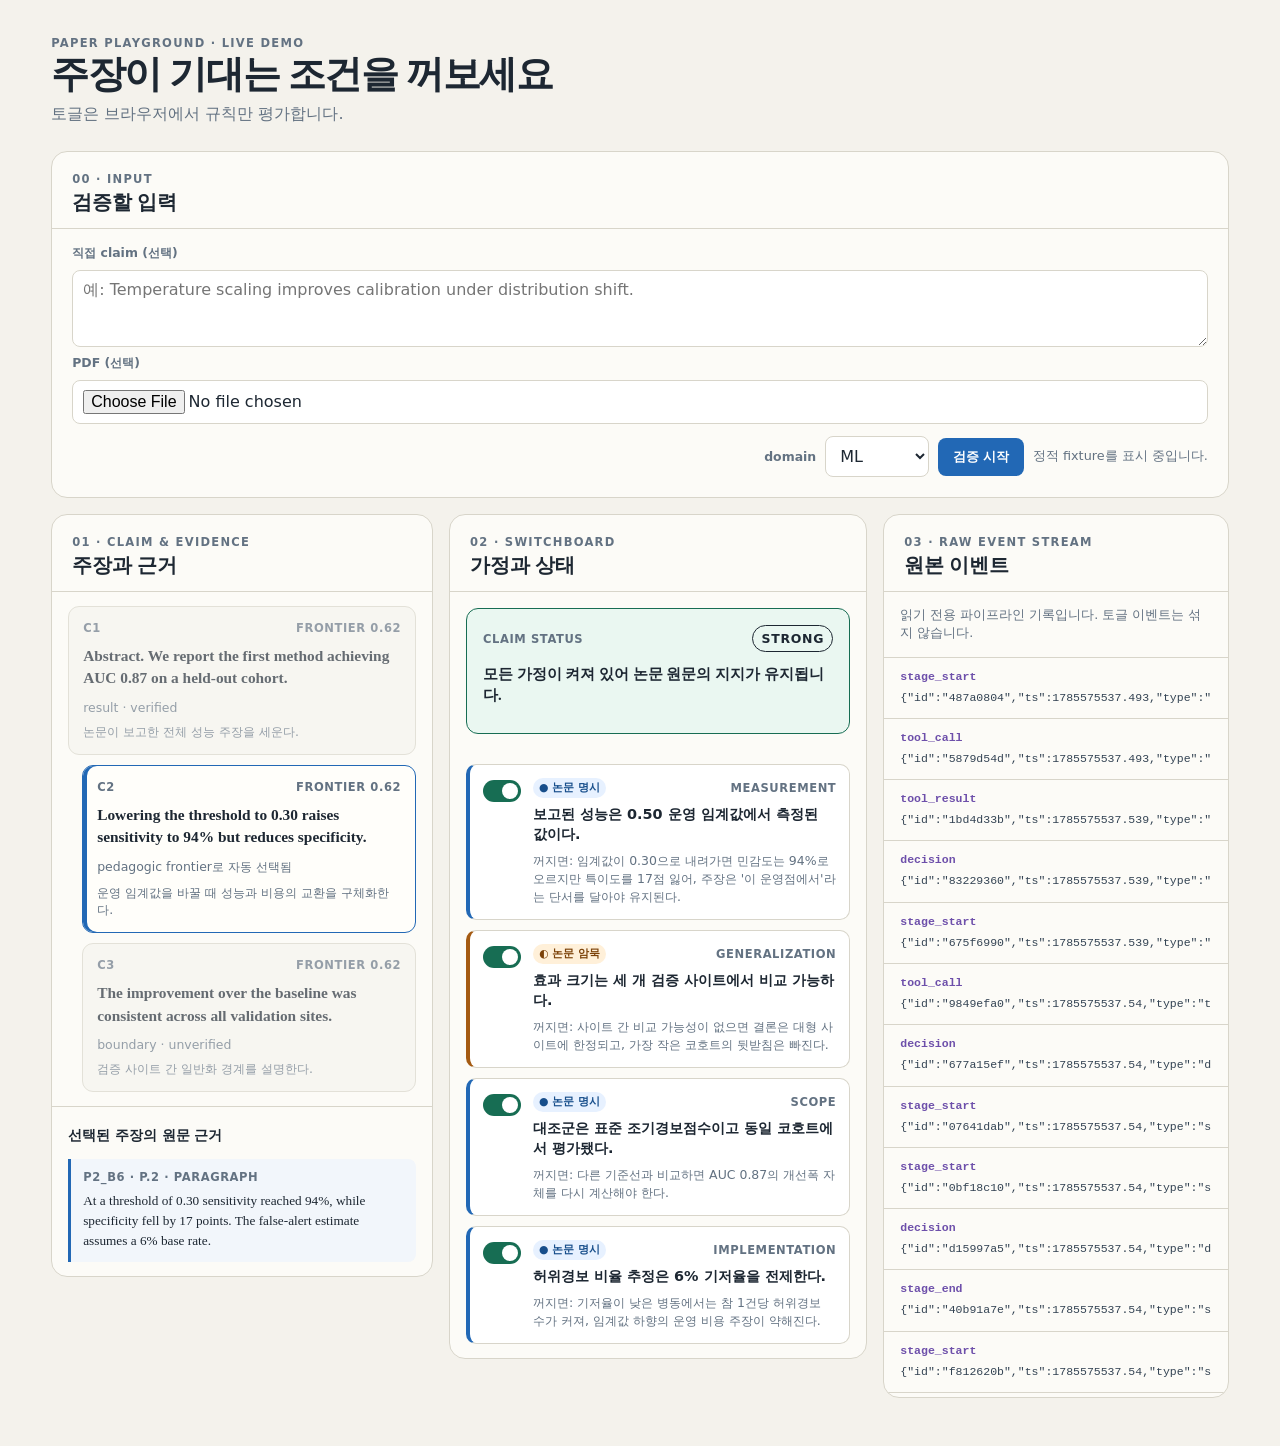
==== frontend/index.html @ adad304f "feat: implement live pipeline execution with OpenAI/Liner clients, dynamic payload serialization, an" ====
<!doctype html>
<html lang="ko">
  <head>
    <meta charset="utf-8" />
    <meta name="viewport" content="width=device-width, initial-scale=1" />
    <meta name="description" content="가정 토글로 논문 주장 상태를 탐색하는 정적 데모" />
    <title>Claim Playground</title>
    <link rel="stylesheet" href="styles.css" />
  </head>
  <body>
    <main class="playground" aria-labelledby="page-title">
      <header class="page-header">
        <p class="eyebrow">PAPER PLAYGROUND · LIVE DEMO</p>
        <h1 id="page-title">주장이 기대는 조건을 꺼보세요</h1>
        <p>논문 또는 claim을 제출하면 검증 경로가 실행됩니다. 완료 후 토글은 브라우저에서만 평가합니다.</p>
      </header>

      <section class="run-panel" aria-labelledby="run-heading">
        <div class="panel-heading">
          <p class="panel-kicker">00 · INPUT</p>
          <h2 id="run-heading">검증할 입력</h2>
        </div>
        <form id="run-form" class="run-form">
          <label for="claim-input">직접 claim (선택)</label>
          <textarea id="claim-input" name="claim_text" rows="3" placeholder="예: Temperature scaling improves calibration under distribution shift."></textarea>
          <label for="pdf-input">PDF (선택)</label>
          <input id="pdf-input" name="pdf" type="file" accept="application/pdf" />
          <div class="run-actions">
            <label for="domain-input">domain</label>
            <select id="domain-input" name="domain">
              <option value="ml" selected>ML</option>
              <option value="med">Medical</option>
            </select>
            <button id="run-button" type="submit">검증 시작</button>
            <span id="run-status" role="status" aria-live="polite">정적 fixture를 표시 중입니다.</span>
          </div>
        </form>
      </section>

      <section class="workspace" aria-label="Claim Playground 작업 영역">
        <section class="panel claims-panel" aria-labelledby="claims-heading">
          <div class="panel-heading">
            <p class="panel-kicker">01 · CLAIM &amp; EVIDENCE</p>
            <h2 id="claims-heading">주장과 근거</h2>
          </div>
          <div id="claim-cards" class="claim-cards"></div>
          <div class="evidence-section">
            <h3>선택된 주장의 원문 근거</h3>
            <div id="evidence-list" class="evidence-list"></div>
          </div>
        </section>

        <section class="panel controls-panel" aria-labelledby="assumptions-heading">
          <div class="panel-heading">
            <p class="panel-kicker">02 · SWITCHBOARD</p>
            <h2 id="assumptions-heading">가정과 상태</h2>
          </div>
          <div id="status-card" class="status-card" aria-live="polite"></div>
          <div id="assumption-list" class="assumption-list"></div>
        </section>

        <section class="panel events-panel" aria-labelledby="events-heading">
          <div class="panel-heading">
            <p class="panel-kicker">03 · RAW EVENT STREAM</p>
            <h2 id="events-heading">원본 이벤트</h2>
          </div>
          <p class="stream-note">읽기 전용 파이프라인 기록입니다. 토글 이벤트는 섞지 않습니다.</p>
          <ol id="event-stream" class="event-stream" aria-label="시간순 raw 이벤트"></ol>
        </section>
      </section>
    </main>

    <script src="data.js"></script>
    <script src="app.js"></script>
  </body>
</html>
---- frontend/styles.css ----
:root {
  --ink: #1d2732;
  --muted: #637282;
  --paper: #f4f2ec;
  --panel: #fcfbf7;
  --line: #d8d5ca;
  --blue: #2268b5;
  --amber: #a45a12;
  --violet: #6d4faa;
  --green: #176d53;
  --red: #a13b31;
  font-family: Inter, ui-sans-serif, system-ui, -apple-system, BlinkMacSystemFont, "Segoe UI", sans-serif;
  color: var(--ink);
  background: var(--paper);
}

* { box-sizing: border-box; }
body { margin: 0; min-width: 320px; }

.playground { max-width: 1720px; margin: 0 auto; padding: 36px clamp(18px, 4vw, 64px) 48px; }
.page-header { margin-bottom: 26px; max-width: 720px; }
.page-header h1 { margin: 3px 0 8px; font: 700 clamp(1.75rem, 3vw, 2.75rem)/1.12 Georgia, serif; letter-spacing: -0.035em; }
.page-header p:last-child { color: var(--muted); margin: 0; }
.eyebrow, .panel-kicker { color: var(--muted); font-size: .72rem; font-weight: 800; letter-spacing: .11em; margin: 0; }

.workspace { display: grid; grid-template-columns: minmax(290px, 1.05fr) minmax(330px, 1.15fr) minmax(290px, .95fr); gap: 16px; align-items: start; }
.panel { background: var(--panel); border: 1px solid var(--line); border-radius: 16px; min-width: 0; overflow: hidden; }
.panel-heading { padding: 20px 20px 15px; border-bottom: 1px solid var(--line); }
.panel-heading h2 { font: 700 1.25rem/1.1 Georgia, serif; margin: 5px 0 0; }
.run-panel { background: var(--panel); border: 1px solid var(--line); border-radius: 16px; margin-bottom: 16px; overflow: hidden; }
.run-form { display: grid; gap: 8px; padding: 16px 20px 20px; }
.run-form label { color: var(--muted); font-size: .78rem; font-weight: 750; }
.run-form textarea, .run-form input[type="file"], .run-form select { border: 1px solid var(--line); border-radius: 8px; background: white; color: var(--ink); font: inherit; padding: 9px 10px; }
.run-form textarea { resize: vertical; min-height: 68px; }
.run-actions { align-items: center; display: flex; flex-wrap: wrap; gap: 9px; margin-top: 4px; }
.run-actions label { margin-left: auto; }
.run-actions button { background: var(--blue); border: 0; border-radius: 8px; color: white; cursor: pointer; font-weight: 750; padding: 10px 15px; }
.run-actions button:disabled { cursor: wait; opacity: .55; }
#run-status { color: var(--muted); font-size: .8rem; }
.claim-cards, .evidence-list, .assumption-list { display: grid; gap: 10px; padding: 14px 16px; }

.claim-card { border: 1px solid var(--line); border-radius: 11px; padding: 14px; background: #fffefa; }
.claim-card.is-active { border-color: var(--blue); box-shadow: inset 4px 0 var(--blue); }
.claim-card.is-readonly { opacity: .67; background: #f5f4ef; }
.claim-card.depth-1 { margin-left: 14px; }
.claim-card.depth-2 { margin-left: 28px; }
.claim-card.depth-3 { margin-left: 42px; }
.claim-explanation { color: var(--muted); font-size: .78rem; line-height: 1.4; margin: 8px 0 0; }
.card-topline, .assumption-head, .status-line { display: flex; align-items: center; justify-content: space-between; gap: 10px; }
.claim-id, .score, .assumption-kind, .evidence-meta, .status-label { color: var(--muted); font-size: .72rem; font-weight: 750; letter-spacing: .05em; text-transform: uppercase; }
.claim-text { font: 600 .96rem/1.45 Georgia, serif; margin: 10px 0; }
.claim-hint { color: var(--muted); font-size: .78rem; margin: 0; }
.evidence-section { border-top: 1px solid var(--line); padding-top: 4px; }
.evidence-section h3 { font-size: .85rem; margin: 16px 16px 0; }
.evidence-card { background: #f2f6fb; border-left: 3px solid var(--blue); padding: 11px 12px; border-radius: 0 8px 8px 0; }
.evidence-card p { font: .83rem/1.5 Georgia, serif; margin: 7px 0 0; }
.evidence-link { color: var(--blue); font-weight: 750; overflow-wrap: anywhere; }

.status-card { margin: 16px; padding: 16px; border: 1px solid; border-radius: 12px; transition: border-color .15s, background .15s; }
.status-strong { border-color: var(--green); background: #eaf7f1; }
.status-conditional { border-color: var(--amber); background: #fff5e6; }
.status-weak { border-color: var(--red); background: #fff0ee; }
.status-unsafe { border-color: var(--red); background: #fff0ee; overflow-wrap: anywhere; }
.status-badge { text-transform: uppercase; letter-spacing: .06em; font-size: .78rem; padding: 5px 8px; border: 1px solid currentColor; border-radius: 999px; }
.status-summary { font: 600 .92rem/1.4 Georgia, serif; margin: 12px 0 0; }
.status-reasons { display: grid; gap: 8px; margin-top: 12px; }
.reason { border-top: 1px solid color-mix(in srgb, currentColor 22%, transparent); padding-top: 9px; }
.reason p { font-size: .84rem; line-height: 1.45; margin: 0 0 5px; }
.reason small { color: var(--muted); }

.assumption { border: 1px solid var(--line); border-left-width: 4px; border-radius: 10px; background: white; }
.assumption.source-paper_explicit { border-left-color: var(--blue); }
.assumption.source-paper_implicit { border-left-color: var(--amber); }
.assumption.source-pedagogical { border-left-color: var(--violet); }
.assumption.source-unknown { border-left-color: var(--muted); }
.assumption input { position: absolute; opacity: 0; }
.assumption label { align-items: flex-start; cursor: pointer; display: flex; gap: 12px; padding: 13px; }
.toggle-ui { flex: 0 0 38px; height: 22px; border-radius: 999px; background: #a9b2bc; margin-top: 2px; position: relative; transition: background .15s; }
.toggle-ui::after { background: white; border-radius: 50%; content: ""; height: 16px; left: 3px; position: absolute; top: 3px; transition: transform .15s; width: 16px; }
.assumption input:checked + label .toggle-ui { background: var(--green); }
.assumption input:checked + label .toggle-ui::after { transform: translateX(16px); }
.assumption input:focus-visible + label { outline: 3px solid #7ab8ff; outline-offset: 2px; border-radius: 8px; }
.assumption-copy { display: grid; gap: 7px; }
.assumption-copy strong { font-size: .9rem; line-height: 1.38; }
.assumption-copy small { color: var(--muted); font-size: .78rem; line-height: 1.45; }
.assumption-map-copy { display: grid; gap: 7px; padding: 13px; }
.assumption-map-copy strong { font-size: .9rem; line-height: 1.38; }
.assumption-map-copy small, .evidence-url { color: var(--muted); font-size: .78rem; line-height: 1.45; overflow-wrap: anywhere; }
.assumption.is-readonly { background: #f8f7f2; }
.source-tag { border-radius: 999px; font-size: .68rem; font-weight: 750; padding: 3px 6px; white-space: nowrap; }
.source-tag.source-paper_explicit { color: #174e8b; background: #e7f1ff; }
.source-tag.source-paper_implicit { color: #7b4108; background: #fff0d9; }
.source-tag.source-pedagogical { color: #543989; background: #f0eaff; }
.source-tag.source-unknown { color: var(--muted); background: #eef0f2; }
.external-evidence { border-left-color: var(--violet); display: grid; gap: 7px; }
.external-evidence p { margin: 0; }
.map-empty { color: var(--muted); font-size: .82rem; margin: 0; padding: 8px 2px; }

.stream-note { color: var(--muted); font-size: .79rem; line-height: 1.45; margin: 14px 16px; }
.event-stream { counter-reset: event; display: grid; gap: 0; list-style: none; margin: 0; max-height: 740px; overflow: auto; padding: 0; }
.event { border-top: 1px solid var(--line); display: grid; gap: 6px; padding: 12px 16px; }
.event-type { color: var(--violet); font-family: ui-monospace, SFMono-Regular, Menlo, monospace; font-size: .72rem; font-weight: 700; }
.event code { color: #334353; display: block; font: .72rem/1.5 ui-monospace, SFMono-Regular, Menlo, monospace; overflow-x: auto; white-space: pre; }

@media (max-width: 1020px) { .workspace { grid-template-columns: 1fr 1fr; } .events-panel { grid-column: 1 / -1; } .event-stream { max-height: 380px; } }
@media (max-width: 680px) { .playground { padding: 24px 14px 32px; } .workspace { grid-template-columns: 1fr; } .events-panel { grid-column: auto; } .panel-heading { padding: 17px 16px 13px; } }
@media (prefers-reduced-motion: reduce) { *, *::before, *::after { transition-duration: 0s !important; } }
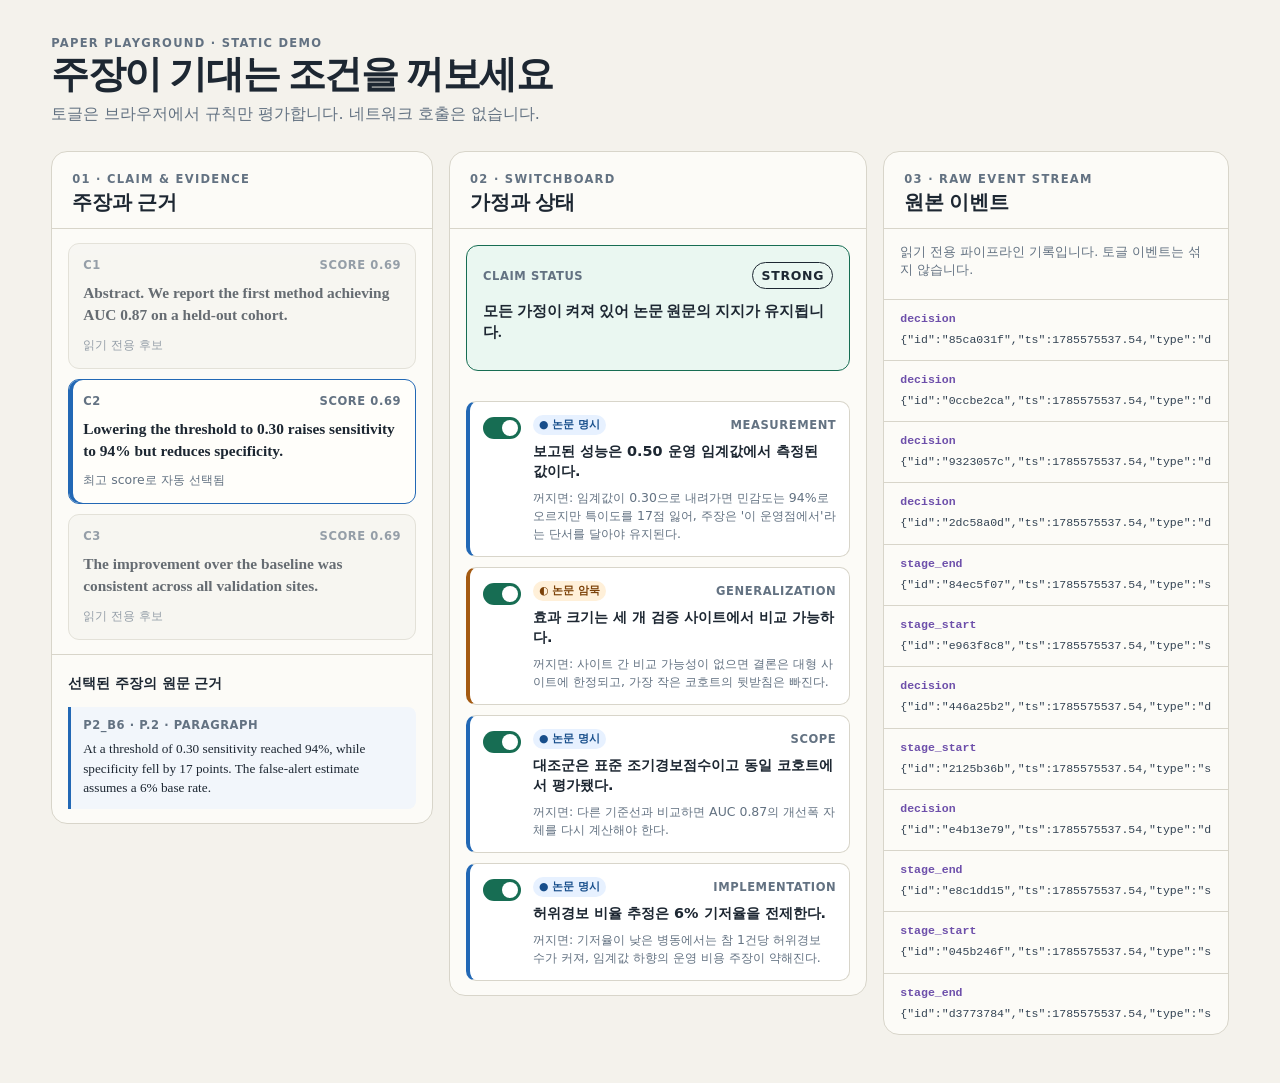
==== commit 0ec07f2f: "feat: stream raw events to second monitor" ====
--- a/frontend/index.html
+++ b/frontend/index.html
@@ -10,32 +10,10 @@
   <body>
     <main class="playground" aria-labelledby="page-title">
       <header class="page-header">
-        <p class="eyebrow">PAPER PLAYGROUND · LIVE DEMO</p>
+        <p class="eyebrow">PAPER PLAYGROUND · STATIC DEMO</p>
         <h1 id="page-title">주장이 기대는 조건을 꺼보세요</h1>
-        <p>논문 또는 claim을 제출하면 검증 경로가 실행됩니다. 완료 후 토글은 브라우저에서만 평가합니다.</p>
+        <p>토글은 브라우저에서 규칙만 평가합니다. 네트워크 호출은 없습니다.</p>
       </header>
-
-      <section class="run-panel" aria-labelledby="run-heading">
-        <div class="panel-heading">
-          <p class="panel-kicker">00 · INPUT</p>
-          <h2 id="run-heading">검증할 입력</h2>
-        </div>
-        <form id="run-form" class="run-form">
-          <label for="claim-input">직접 claim (선택)</label>
-          <textarea id="claim-input" name="claim_text" rows="3" placeholder="예: Temperature scaling improves calibration under distribution shift."></textarea>
-          <label for="pdf-input">PDF (선택)</label>
-          <input id="pdf-input" name="pdf" type="file" accept="application/pdf" />
-          <div class="run-actions">
-            <label for="domain-input">domain</label>
-            <select id="domain-input" name="domain">
-              <option value="ml" selected>ML</option>
-              <option value="med">Medical</option>
-            </select>
-            <button id="run-button" type="submit">검증 시작</button>
-            <span id="run-status" role="status" aria-live="polite">정적 fixture를 표시 중입니다.</span>
-          </div>
-        </form>
-      </section>
 
       <section class="workspace" aria-label="Claim Playground 작업 영역">
         <section class="panel claims-panel" aria-labelledby="claims-heading">
@@ -64,7 +42,7 @@
             <p class="panel-kicker">03 · RAW EVENT STREAM</p>
             <h2 id="events-heading">원본 이벤트</h2>
           </div>
-          <p class="stream-note">읽기 전용 파이프라인 기록입니다. 토글 이벤트는 섞지 않습니다.</p>
+          <p id="connection-status" class="stream-note">읽기 전용 파이프라인 기록입니다. 토글 이벤트는 섞지 않습니다.</p>
           <ol id="event-stream" class="event-stream" aria-label="시간순 raw 이벤트"></ol>
         </section>
       </section>
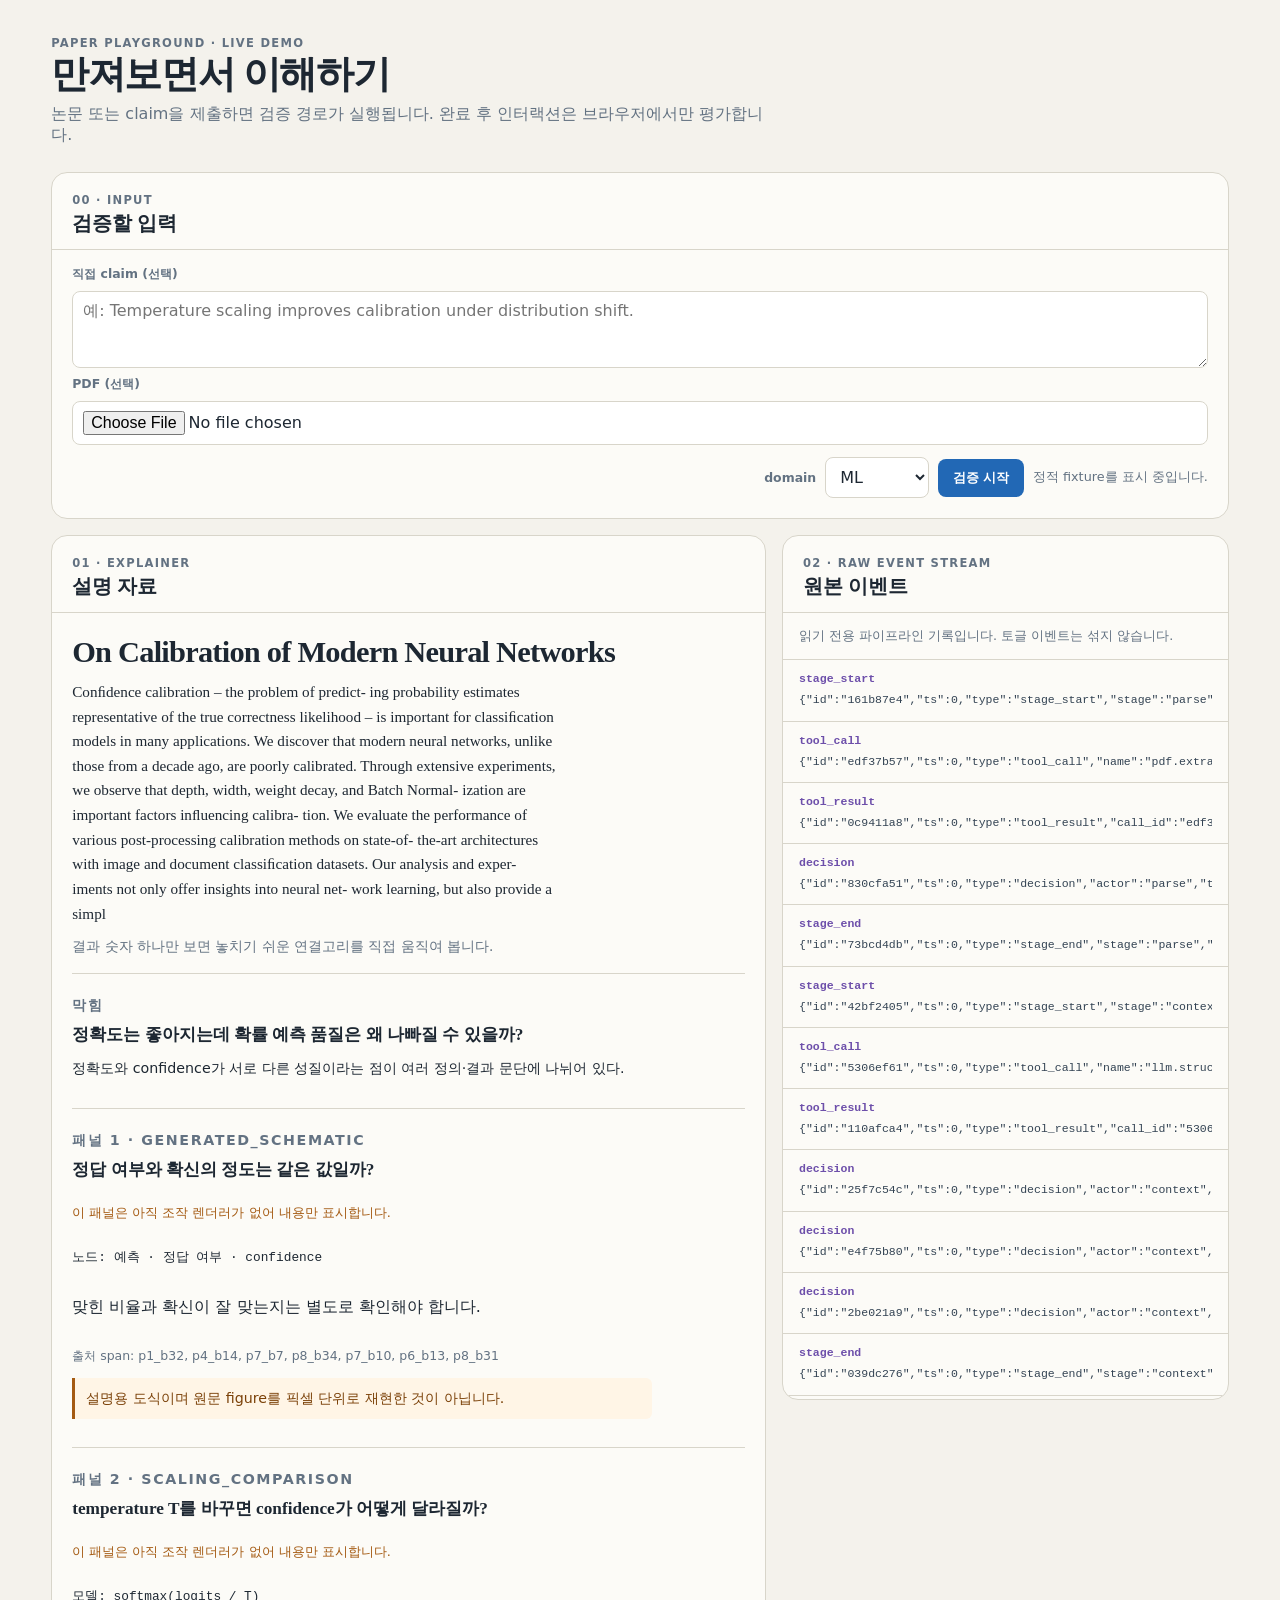
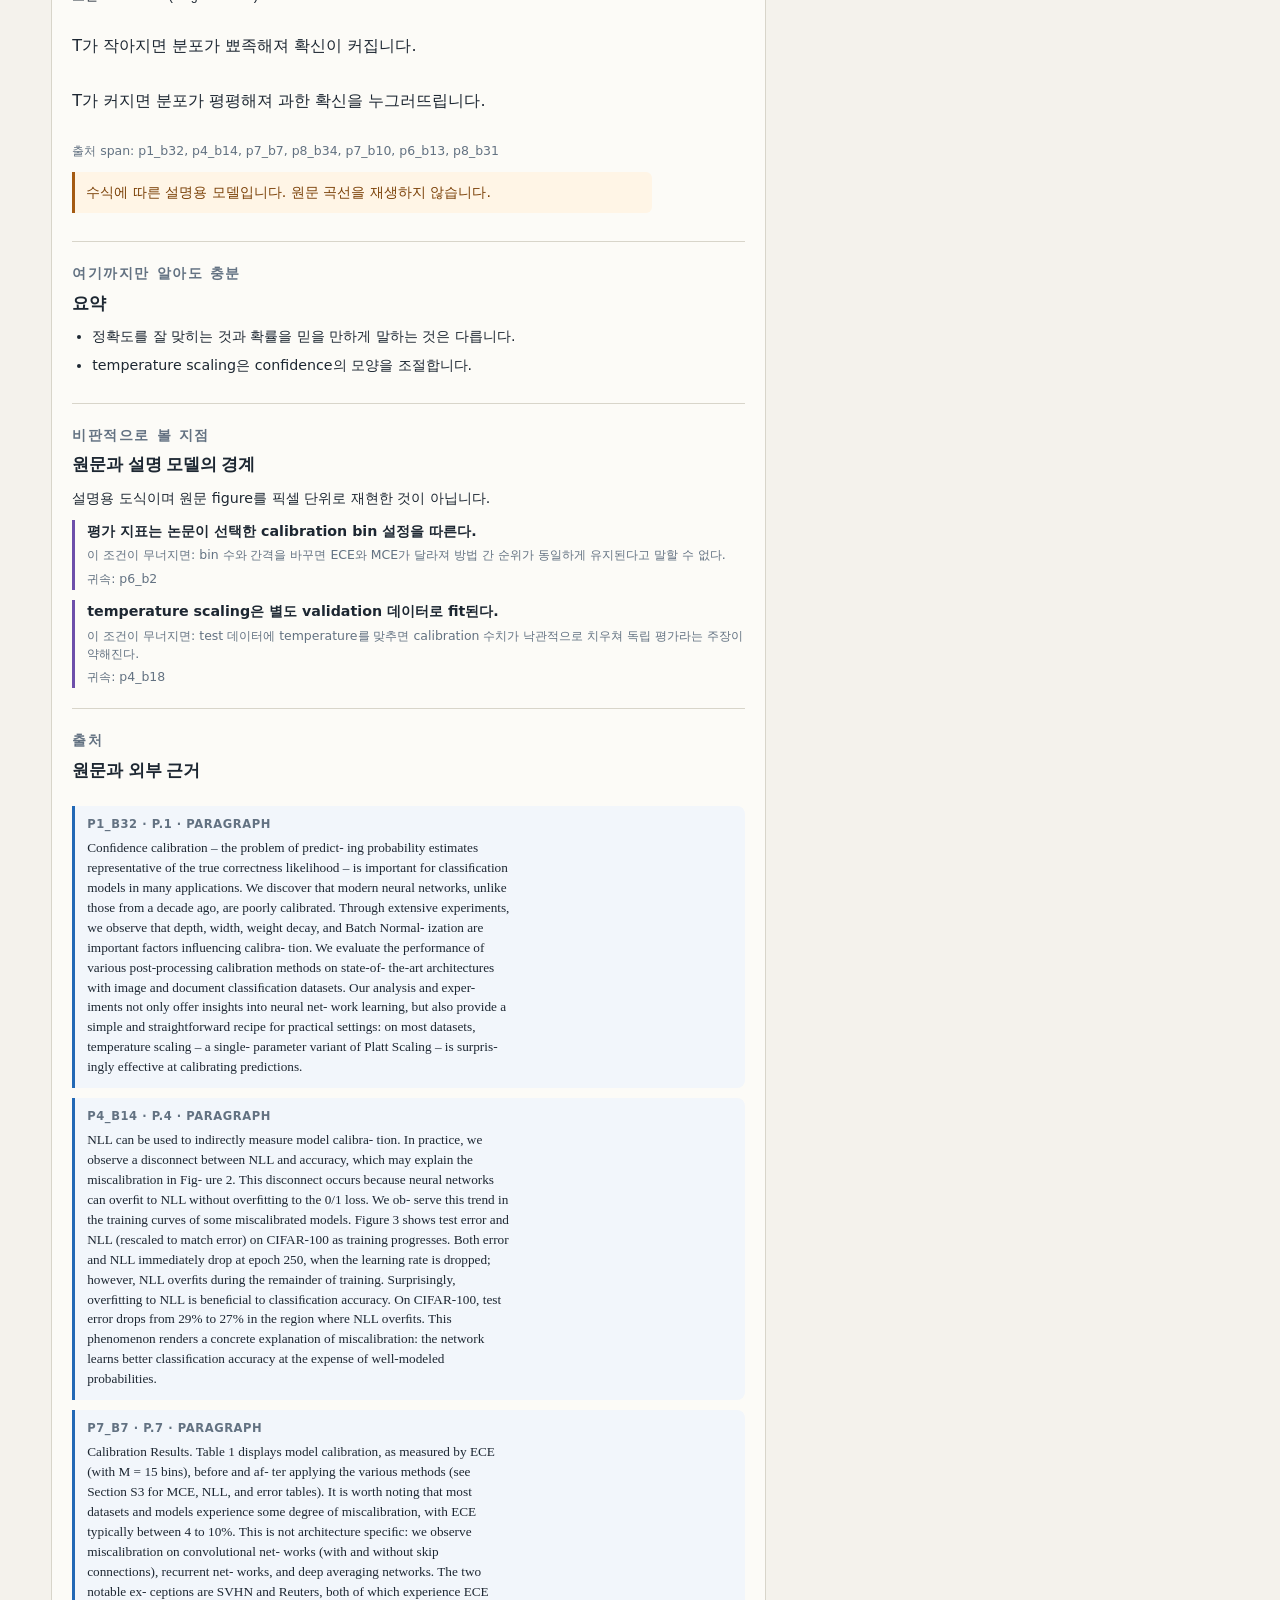
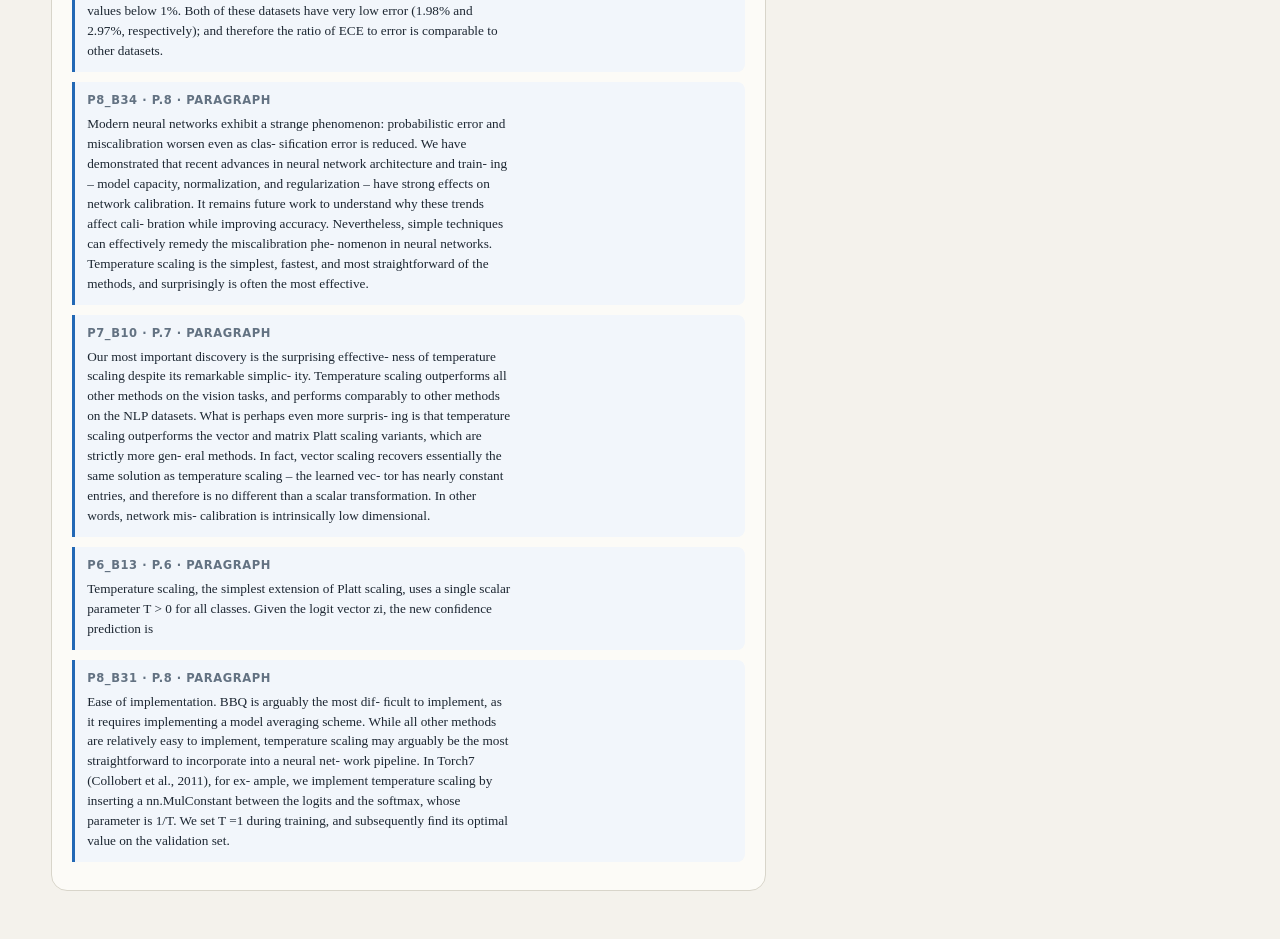
==== commit c0f01df0: "feat: demote the claim graph to internal analysis, render explainer sections The lineage was shippin" ====
--- a/frontend/index.html
+++ b/frontend/index.html
@@ -3,46 +3,55 @@
   <head>
     <meta charset="utf-8" />
     <meta name="viewport" content="width=device-width, initial-scale=1" />
-    <meta name="description" content="가정 토글로 논문 주장 상태를 탐색하는 정적 데모" />
-    <title>Claim Playground</title>
+    <meta name="description" content="논문의 병목 하나를 만져보며 이해하는 설명 자료" />
+    <title>Paper Playground</title>
     <link rel="stylesheet" href="styles.css" />
   </head>
   <body>
     <main class="playground" aria-labelledby="page-title">
       <header class="page-header">
-        <p class="eyebrow">PAPER PLAYGROUND · STATIC DEMO</p>
-        <h1 id="page-title">주장이 기대는 조건을 꺼보세요</h1>
-        <p>토글은 브라우저에서 규칙만 평가합니다. 네트워크 호출은 없습니다.</p>
+        <p class="eyebrow">PAPER PLAYGROUND · LIVE DEMO</p>
+        <h1 id="page-title">만져보면서 이해하기</h1>
+        <p>논문 또는 claim을 제출하면 검증 경로가 실행됩니다. 완료 후 인터랙션은 브라우저에서만 평가합니다.</p>
       </header>
 
-      <section class="workspace" aria-label="Claim Playground 작업 영역">
-        <section class="panel claims-panel" aria-labelledby="claims-heading">
+      <section class="run-panel" aria-labelledby="run-heading">
+        <div class="panel-heading">
+          <p class="panel-kicker">00 · INPUT</p>
+          <h2 id="run-heading">검증할 입력</h2>
+        </div>
+        <form id="run-form" class="run-form">
+          <label for="claim-input">직접 claim (선택)</label>
+          <textarea id="claim-input" name="claim_text" rows="3" placeholder="예: Temperature scaling improves calibration under distribution shift."></textarea>
+          <label for="pdf-input">PDF (선택)</label>
+          <input id="pdf-input" name="pdf" type="file" accept="application/pdf" />
+          <div class="run-actions">
+            <label for="domain-input">domain</label>
+            <select id="domain-input" name="domain">
+              <option value="ml" selected>ML</option>
+              <option value="med">Medical</option>
+            </select>
+            <button id="run-button" type="submit">검증 시작</button>
+            <span id="run-status" role="status" aria-live="polite">정적 fixture를 표시 중입니다.</span>
+          </div>
+        </form>
+      </section>
+
+      <section class="workspace" aria-label="Paper Playground 작업 영역">
+        <section class="panel explainer-panel" aria-labelledby="explainer-heading">
           <div class="panel-heading">
-            <p class="panel-kicker">01 · CLAIM &amp; EVIDENCE</p>
-            <h2 id="claims-heading">주장과 근거</h2>
+            <p class="panel-kicker">01 · EXPLAINER</p>
+            <h2 id="explainer-heading">설명 자료</h2>
           </div>
-          <div id="claim-cards" class="claim-cards"></div>
-          <div class="evidence-section">
-            <h3>선택된 주장의 원문 근거</h3>
-            <div id="evidence-list" class="evidence-list"></div>
-          </div>
-        </section>
-
-        <section class="panel controls-panel" aria-labelledby="assumptions-heading">
-          <div class="panel-heading">
-            <p class="panel-kicker">02 · SWITCHBOARD</p>
-            <h2 id="assumptions-heading">가정과 상태</h2>
-          </div>
-          <div id="status-card" class="status-card" aria-live="polite"></div>
-          <div id="assumption-list" class="assumption-list"></div>
+          <div id="explainer" class="explainer"></div>
         </section>
 
         <section class="panel events-panel" aria-labelledby="events-heading">
           <div class="panel-heading">
-            <p class="panel-kicker">03 · RAW EVENT STREAM</p>
+            <p class="panel-kicker">02 · RAW EVENT STREAM</p>
             <h2 id="events-heading">원본 이벤트</h2>
           </div>
-          <p id="connection-status" class="stream-note">읽기 전용 파이프라인 기록입니다. 토글 이벤트는 섞지 않습니다.</p>
+          <p class="stream-note">읽기 전용 파이프라인 기록입니다. 토글 이벤트는 섞지 않습니다.</p>
           <ol id="event-stream" class="event-stream" aria-label="시간순 raw 이벤트"></ol>
         </section>
       </section>
--- a/frontend/styles.css
+++ b/frontend/styles.css
@@ -23,7 +23,7 @@
 .page-header p:last-child { color: var(--muted); margin: 0; }
 .eyebrow, .panel-kicker { color: var(--muted); font-size: .72rem; font-weight: 800; letter-spacing: .11em; margin: 0; }
 
-.workspace { display: grid; grid-template-columns: minmax(290px, 1.05fr) minmax(330px, 1.15fr) minmax(290px, .95fr); gap: 16px; align-items: start; }
+.workspace { display: grid; grid-template-columns: minmax(360px, 1.6fr) minmax(300px, 1fr); gap: 16px; align-items: start; }
 .panel { background: var(--panel); border: 1px solid var(--line); border-radius: 16px; min-width: 0; overflow: hidden; }
 .panel-heading { padding: 20px 20px 15px; border-bottom: 1px solid var(--line); }
 .panel-heading h2 { font: 700 1.25rem/1.1 Georgia, serif; margin: 5px 0 0; }
@@ -37,26 +37,36 @@
 .run-actions button { background: var(--blue); border: 0; border-radius: 8px; color: white; cursor: pointer; font-weight: 750; padding: 10px 15px; }
 .run-actions button:disabled { cursor: wait; opacity: .55; }
 #run-status { color: var(--muted); font-size: .8rem; }
-.claim-cards, .evidence-list, .assumption-list { display: grid; gap: 10px; padding: 14px 16px; }
+.evidence-list, .assumption-list { display: grid; gap: 10px; padding: 14px 0 0; }
+.assumption-head, .status-line { display: flex; align-items: center; justify-content: space-between; gap: 10px; }
+.assumption-kind, .evidence-meta, .status-label { color: var(--muted); font-size: .72rem; font-weight: 750; letter-spacing: .05em; text-transform: uppercase; }
 
-.claim-card { border: 1px solid var(--line); border-radius: 11px; padding: 14px; background: #fffefa; }
-.claim-card.is-active { border-color: var(--blue); box-shadow: inset 4px 0 var(--blue); }
-.claim-card.is-readonly { opacity: .67; background: #f5f4ef; }
-.claim-card.depth-1 { margin-left: 14px; }
-.claim-card.depth-2 { margin-left: 28px; }
-.claim-card.depth-3 { margin-left: 42px; }
-.claim-explanation { color: var(--muted); font-size: .78rem; line-height: 1.4; margin: 8px 0 0; }
-.card-topline, .assumption-head, .status-line { display: flex; align-items: center; justify-content: space-between; gap: 10px; }
-.claim-id, .score, .assumption-kind, .evidence-meta, .status-label { color: var(--muted); font-size: .72rem; font-weight: 750; letter-spacing: .05em; text-transform: uppercase; }
-.claim-text { font: 600 .96rem/1.45 Georgia, serif; margin: 10px 0; }
-.claim-hint { color: var(--muted); font-size: .78rem; margin: 0; }
-.evidence-section { border-top: 1px solid var(--line); padding-top: 4px; }
-.evidence-section h3 { font-size: .85rem; margin: 16px 16px 0; }
+/* ---- explainer sections ---- */
+.explainer { padding: 4px 20px 24px; }
+.exp-head { border-bottom: 1px solid var(--line); padding: 18px 0 16px; }
+.exp-title { font: 700 clamp(1.3rem, 2.4vw, 1.9rem)/1.15 Georgia, serif; letter-spacing: -.025em; margin: 0 0 10px; }
+.exp-thesis { font: .95rem/1.62 Georgia, serif; margin: 0 0 10px; max-width: 64ch; }
+.exp-hook { color: var(--muted); font-size: .85rem; line-height: 1.5; margin: 0; }
+.exp-section { border-bottom: 1px solid var(--line); padding: 20px 0; }
+.exp-section:last-child { border-bottom: 0; padding-bottom: 4px; }
+.exp-kicker { color: var(--muted); font-size: .7rem; font-weight: 800; letter-spacing: .11em; margin: 0 0 6px; text-transform: uppercase; }
+.exp-heading { font: 700 1.08rem/1.3 Georgia, serif; margin: 0 0 10px; }
+.exp-section > p { font-size: .89rem; line-height: 1.6; margin: 0 0 8px; max-width: 64ch; }
+.exp-list { margin: 0; padding-left: 20px; }
+.exp-list li { font-size: .89rem; line-height: 1.6; margin-bottom: 6px; }
+.panel-body { display: grid; gap: 2px; }
+.panel-note { color: var(--amber); font-size: .8rem; }
+.panel-model { font-family: ui-monospace, SFMono-Regular, Menlo, monospace; font-size: .8rem; }
+.panel-refs, .panel-foot { color: var(--muted); font-size: .78rem; overflow-wrap: anywhere; }
+.panel-notice { background: #fff5e6; border-left: 3px solid var(--amber); border-radius: 0 6px 6px 0; color: #7b4108; font-size: .8rem; line-height: 1.5; margin: 10px 0 0; padding: 9px 11px; }
+.condition { border-left: 3px solid var(--violet); display: grid; gap: 5px; margin-top: 10px; padding: 2px 0 2px 12px; }
+.condition strong { font-size: .89rem; line-height: 1.4; }
+.condition small { color: var(--muted); font-size: .78rem; line-height: 1.45; }
 .evidence-card { background: #f2f6fb; border-left: 3px solid var(--blue); padding: 11px 12px; border-radius: 0 8px 8px 0; }
 .evidence-card p { font: .83rem/1.5 Georgia, serif; margin: 7px 0 0; }
 .evidence-link { color: var(--blue); font-weight: 750; overflow-wrap: anywhere; }
 
-.status-card { margin: 16px; padding: 16px; border: 1px solid; border-radius: 12px; transition: border-color .15s, background .15s; }
+.status-card { margin: 12px 0; padding: 16px; border: 1px solid; border-radius: 12px; transition: border-color .15s, background .15s; }
 .status-strong { border-color: var(--green); background: #eaf7f1; }
 .status-conditional { border-color: var(--amber); background: #fff5e6; }
 .status-weak { border-color: var(--red); background: #fff0ee; }
@@ -95,6 +105,7 @@
 .external-evidence { border-left-color: var(--violet); display: grid; gap: 7px; }
 .external-evidence p { margin: 0; }
 .map-empty { color: var(--muted); font-size: .82rem; margin: 0; padding: 8px 2px; }
+.evidence-card p { max-width: 64ch; }
 
 .stream-note { color: var(--muted); font-size: .79rem; line-height: 1.45; margin: 14px 16px; }
 .event-stream { counter-reset: event; display: grid; gap: 0; list-style: none; margin: 0; max-height: 740px; overflow: auto; padding: 0; }
@@ -102,6 +113,6 @@
 .event-type { color: var(--violet); font-family: ui-monospace, SFMono-Regular, Menlo, monospace; font-size: .72rem; font-weight: 700; }
 .event code { color: #334353; display: block; font: .72rem/1.5 ui-monospace, SFMono-Regular, Menlo, monospace; overflow-x: auto; white-space: pre; }
 
-@media (max-width: 1020px) { .workspace { grid-template-columns: 1fr 1fr; } .events-panel { grid-column: 1 / -1; } .event-stream { max-height: 380px; } }
-@media (max-width: 680px) { .playground { padding: 24px 14px 32px; } .workspace { grid-template-columns: 1fr; } .events-panel { grid-column: auto; } .panel-heading { padding: 17px 16px 13px; } }
+@media (max-width: 1020px) { .workspace { grid-template-columns: 1fr; } .event-stream { max-height: 380px; } }
+@media (max-width: 680px) { .playground { padding: 24px 14px 32px; } .panel-heading { padding: 17px 16px 13px; } .explainer { padding: 4px 16px 20px; } }
 @media (prefers-reduced-motion: reduce) { *, *::before, *::after { transition-duration: 0s !important; } }
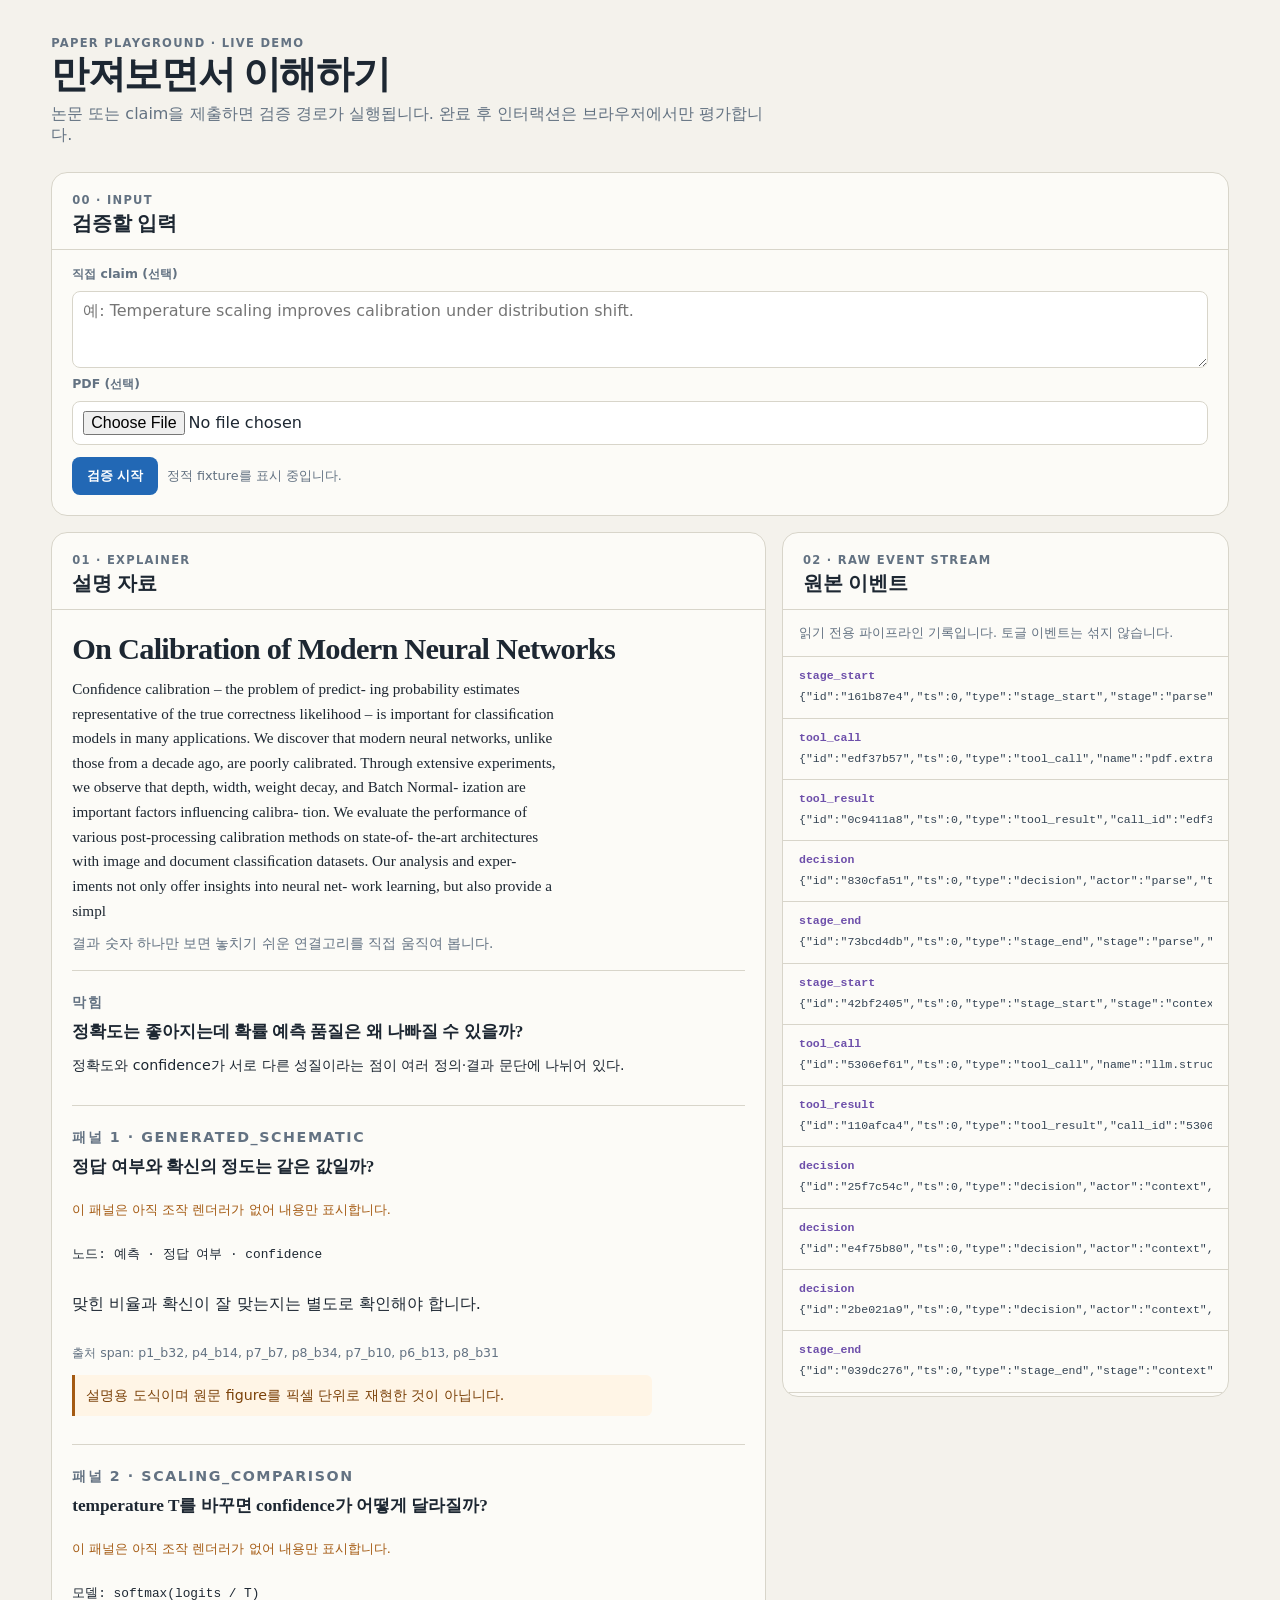
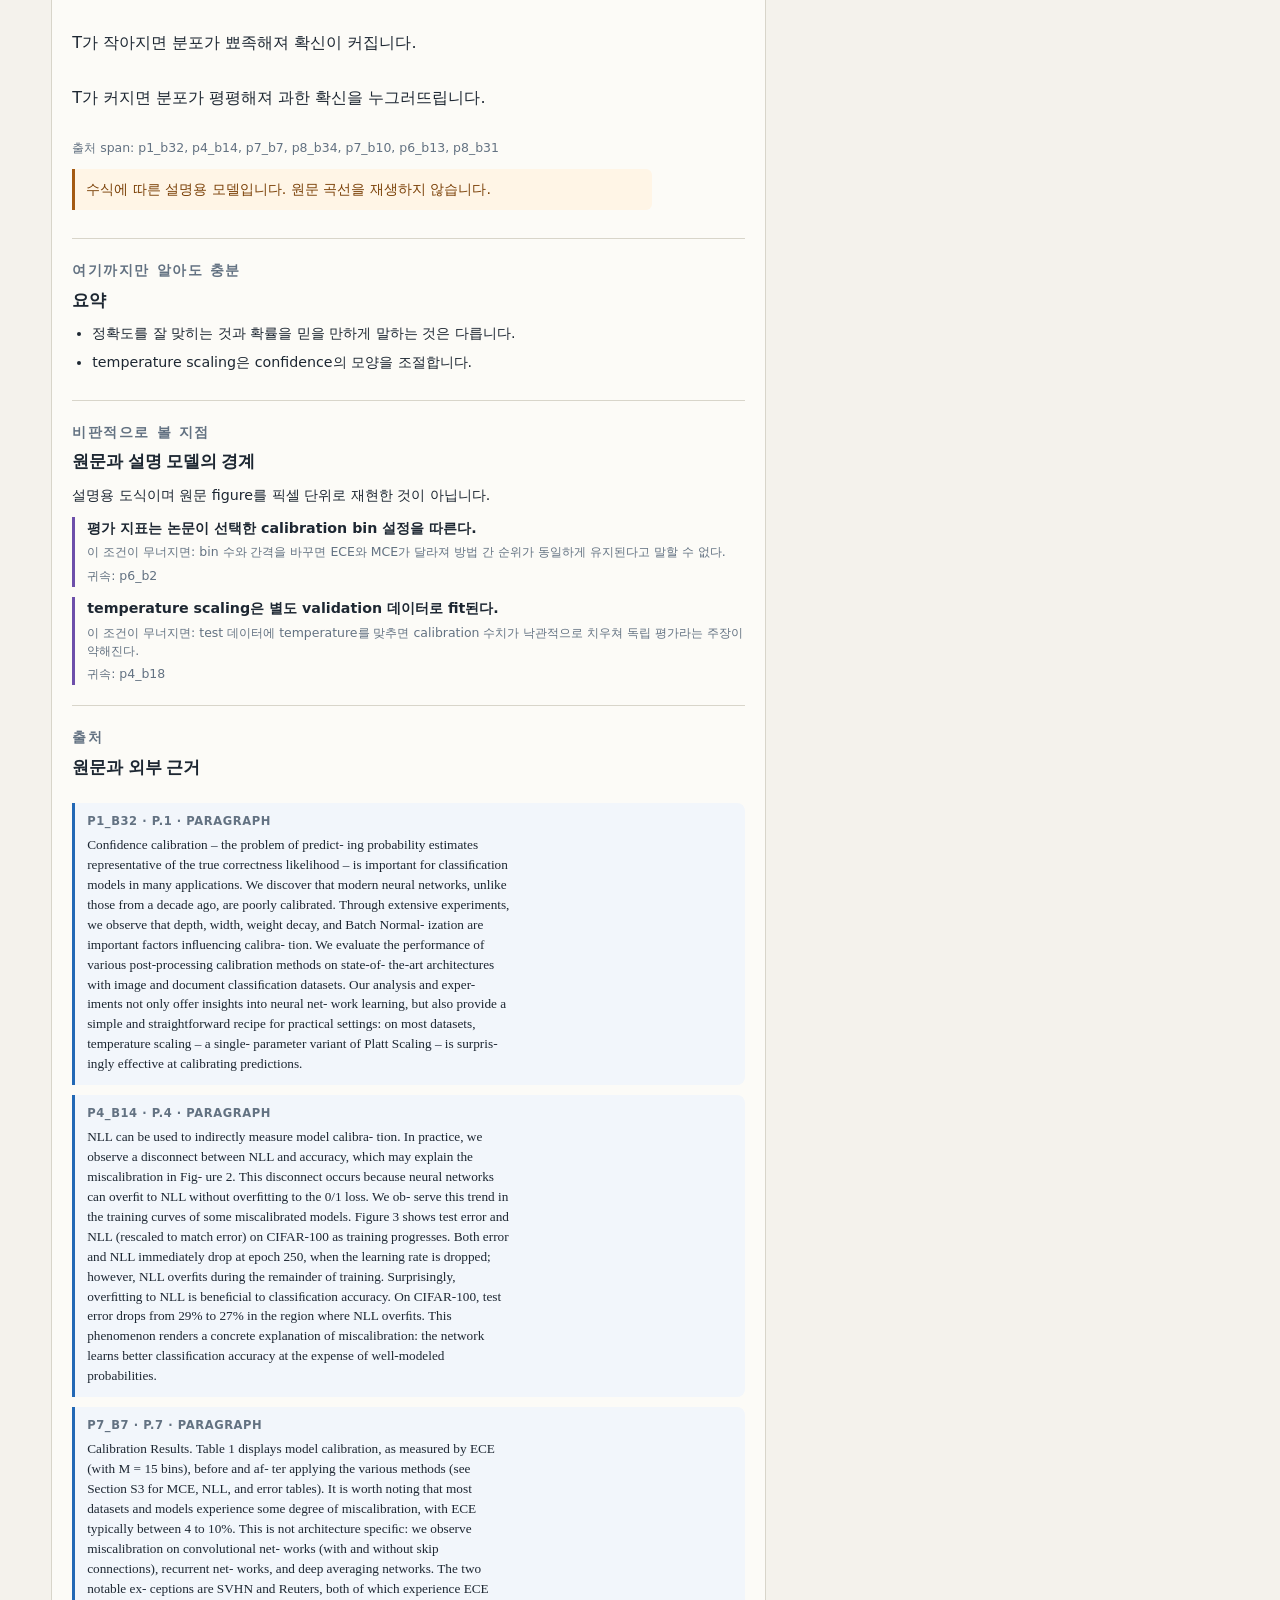
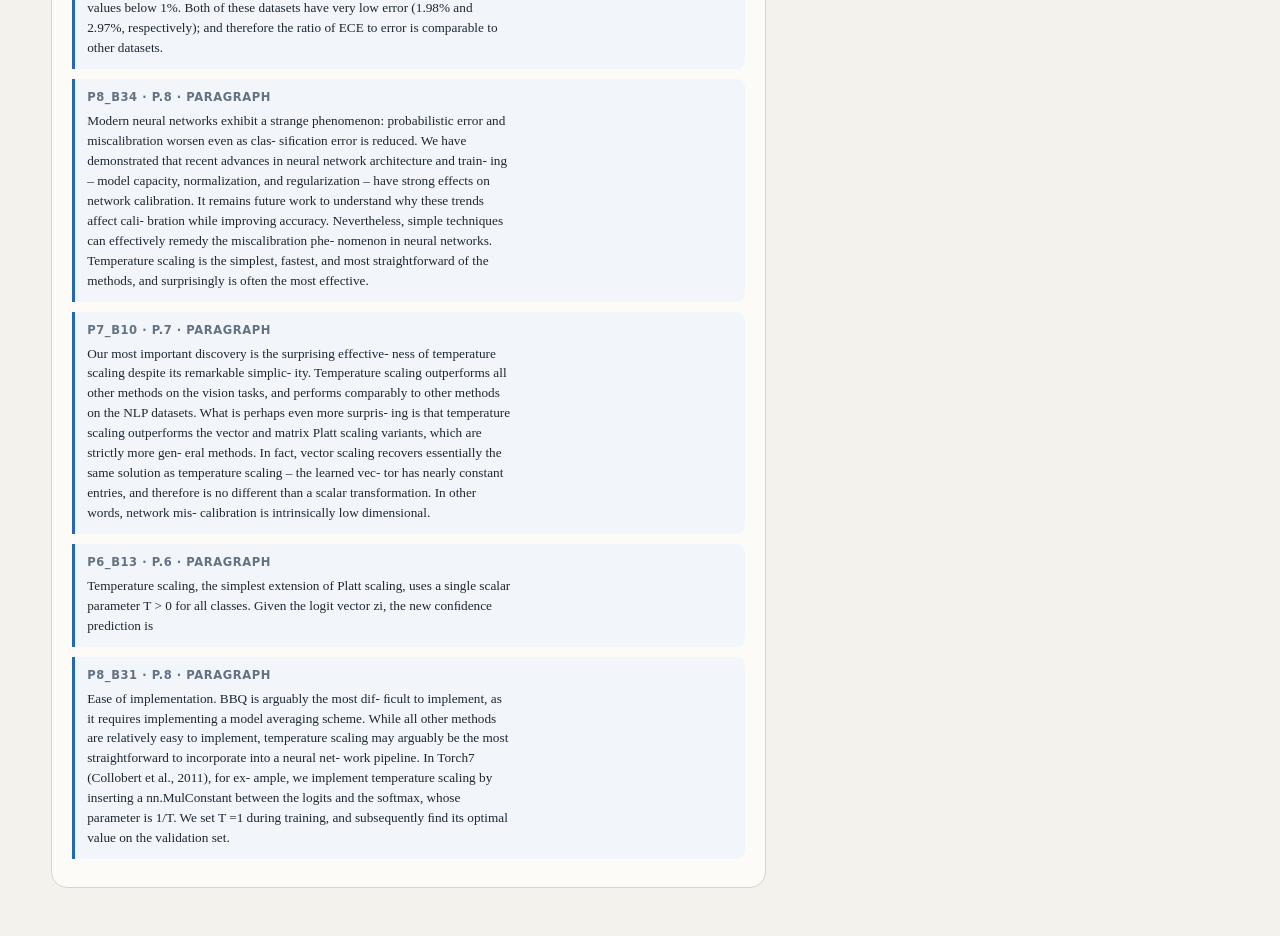
==== commit 0214872d: "refactor: drop the ml/med domain packs Which panel a paper gets is decided by what its source can fi" ====
--- a/frontend/index.html
+++ b/frontend/index.html
@@ -26,11 +26,6 @@
           <label for="pdf-input">PDF (선택)</label>
           <input id="pdf-input" name="pdf" type="file" accept="application/pdf" />
           <div class="run-actions">
-            <label for="domain-input">domain</label>
-            <select id="domain-input" name="domain">
-              <option value="ml" selected>ML</option>
-              <option value="med">Medical</option>
-            </select>
             <button id="run-button" type="submit">검증 시작</button>
             <span id="run-status" role="status" aria-live="polite">정적 fixture를 표시 중입니다.</span>
           </div>
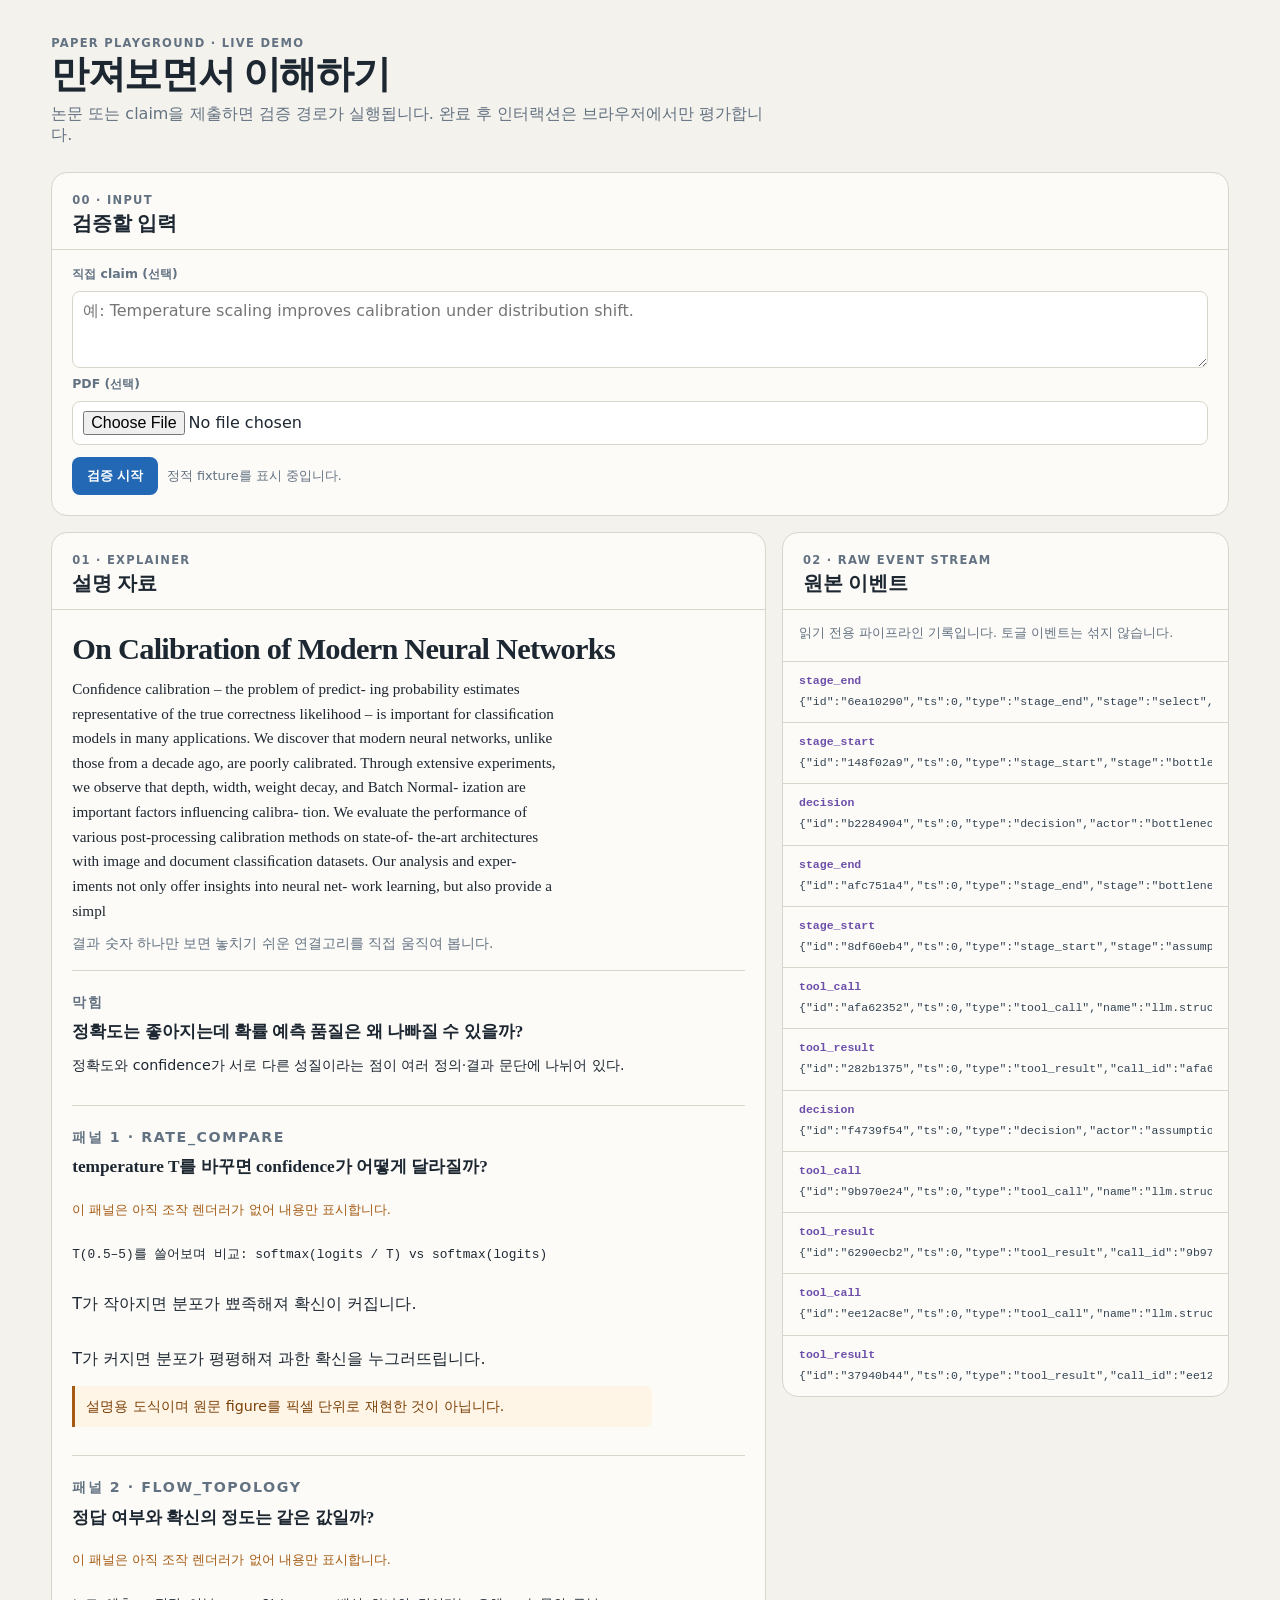
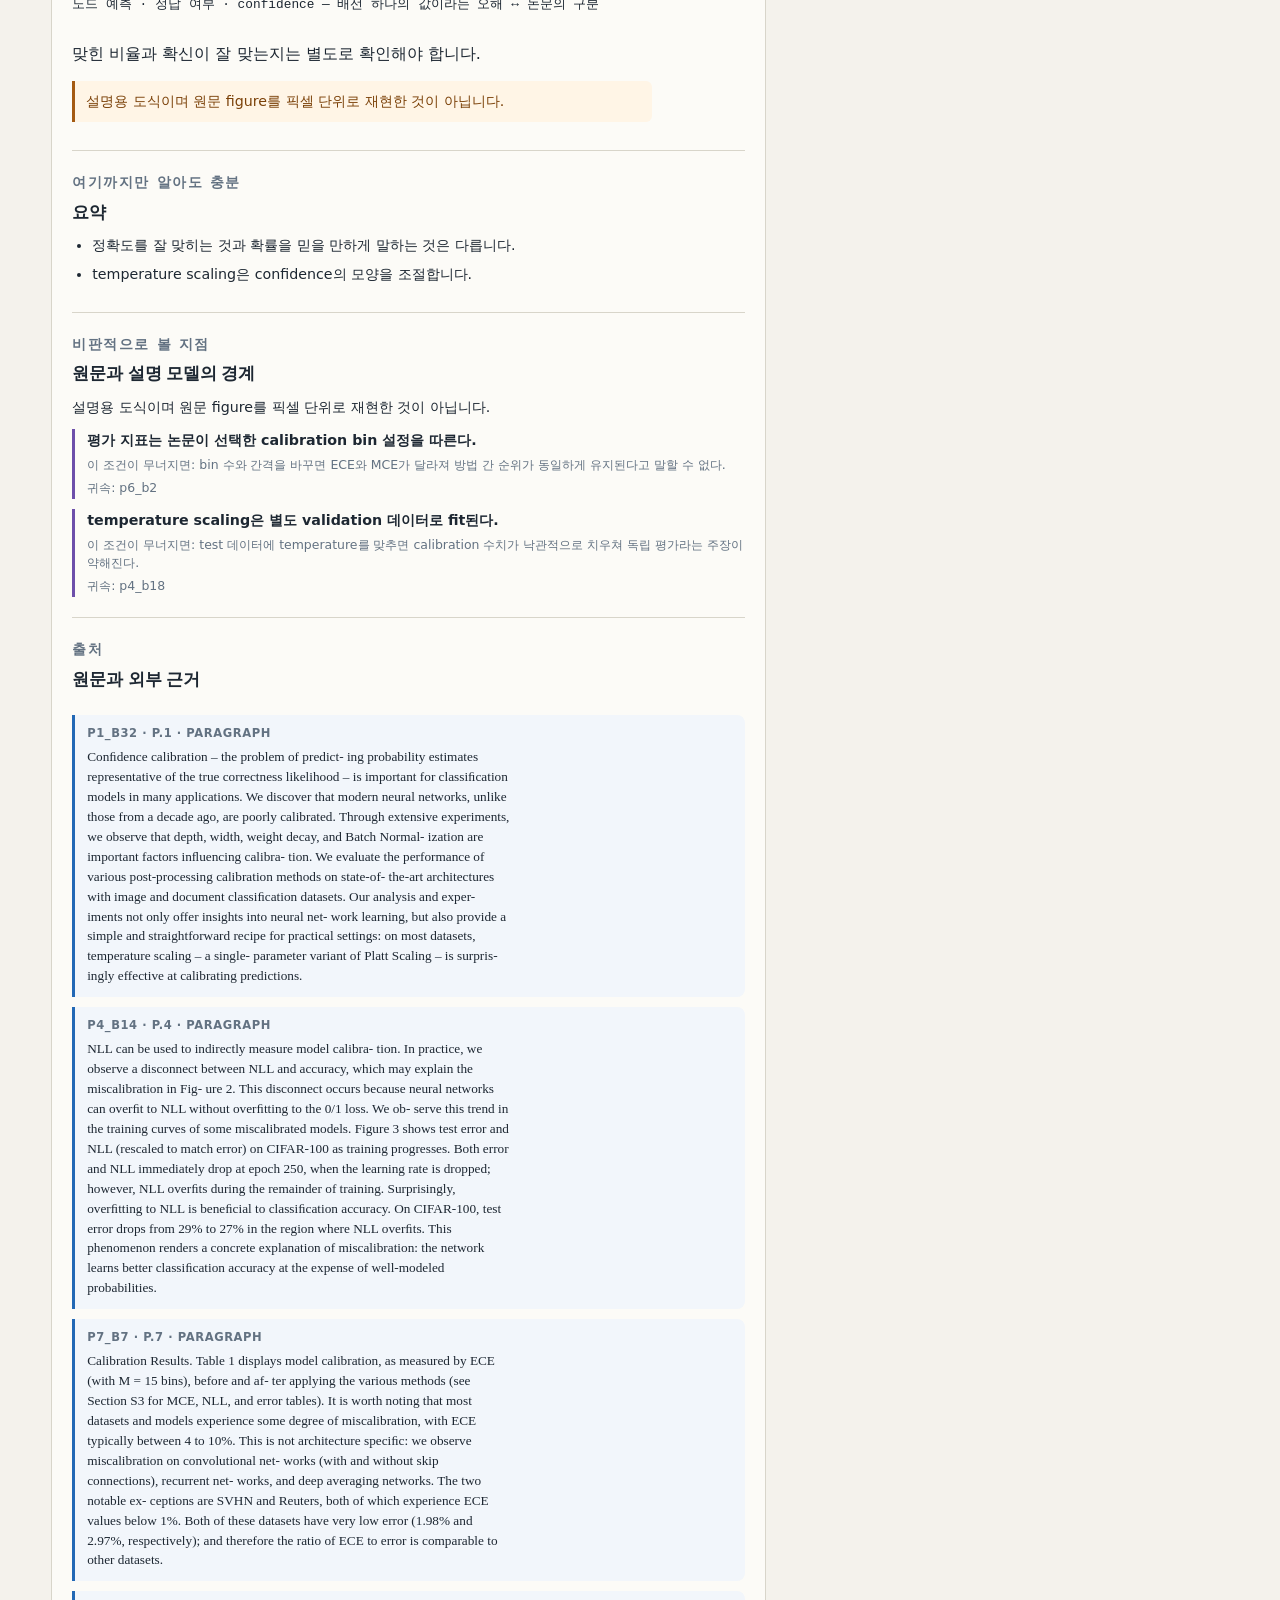
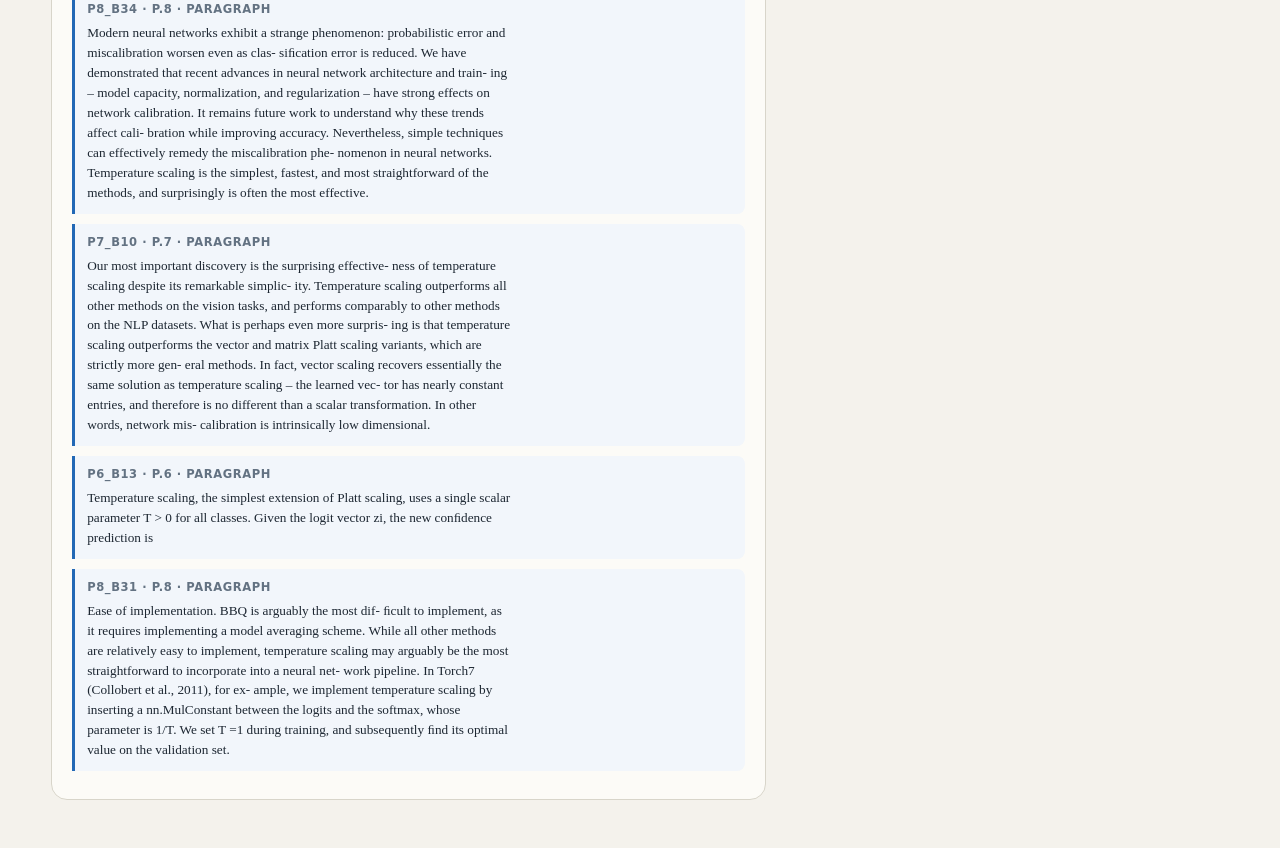
==== commit 9ff512db: "Merge origin/main: unify second-monitor transport on server.py Team decision 2026-08-01: single Fast" ====
--- a/frontend/index.html
+++ b/frontend/index.html
@@ -46,7 +46,7 @@
             <p class="panel-kicker">02 · RAW EVENT STREAM</p>
             <h2 id="events-heading">원본 이벤트</h2>
           </div>
-          <p class="stream-note">읽기 전용 파이프라인 기록입니다. 토글 이벤트는 섞지 않습니다.</p>
+          <p id="connection-status" class="stream-note">읽기 전용 파이프라인 기록입니다. 토글 이벤트는 섞지 않습니다.</p>
           <ol id="event-stream" class="event-stream" aria-label="시간순 raw 이벤트"></ol>
         </section>
       </section>
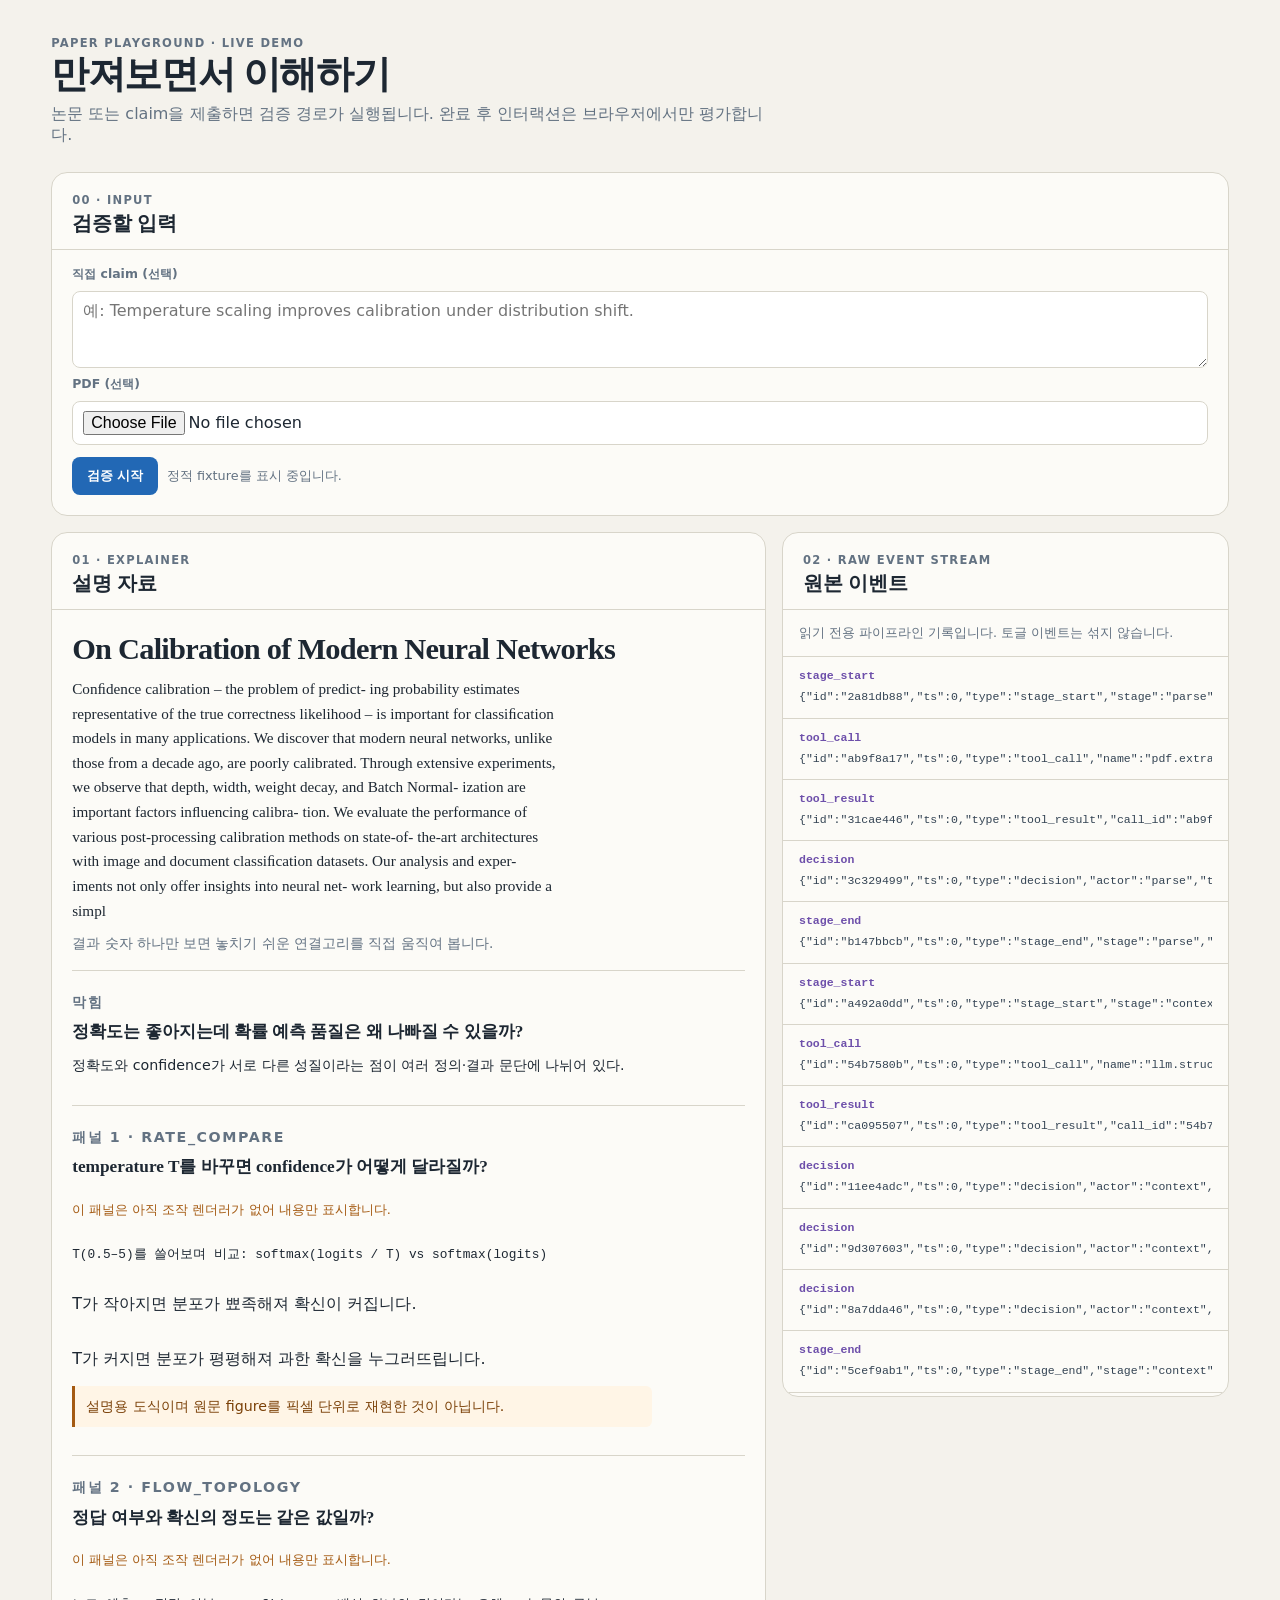
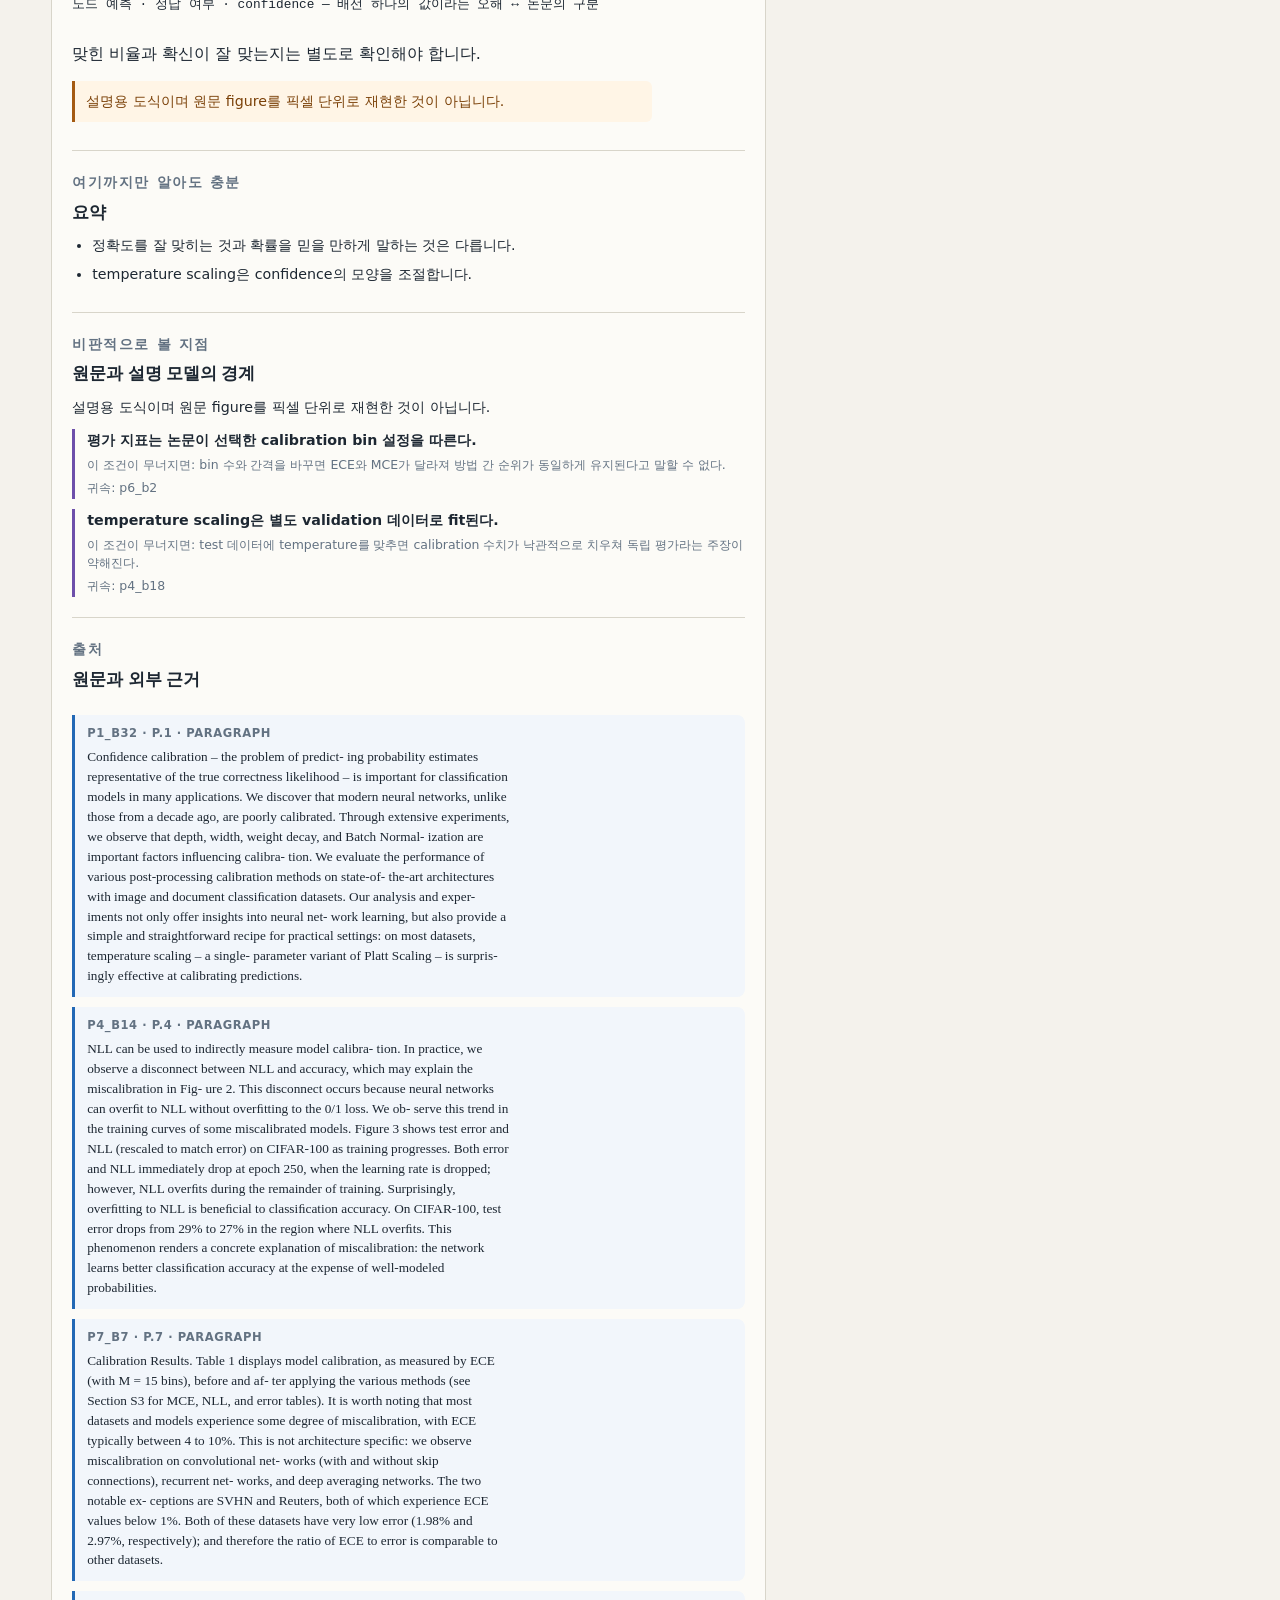
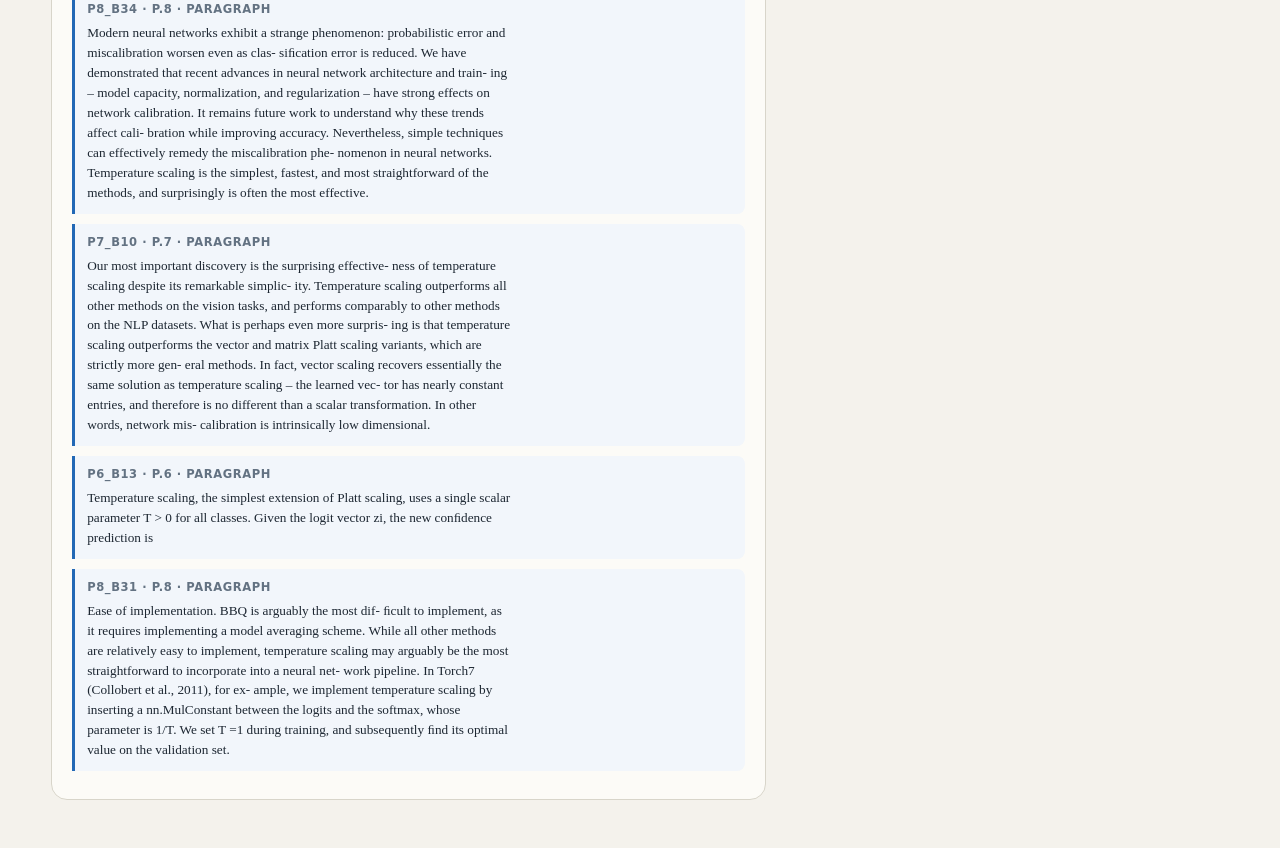
==== commit 4ec2b175: "merge: bounded live backend and scenario scoring" ====
--- a/frontend/index.html
+++ b/frontend/index.html
@@ -46,7 +46,7 @@
             <p class="panel-kicker">02 · RAW EVENT STREAM</p>
             <h2 id="events-heading">원본 이벤트</h2>
           </div>
-          <p id="connection-status" class="stream-note">읽기 전용 파이프라인 기록입니다. 토글 이벤트는 섞지 않습니다.</p>
+          <p class="stream-note">읽기 전용 파이프라인 기록입니다. 토글 이벤트는 섞지 않습니다.</p>
           <ol id="event-stream" class="event-stream" aria-label="시간순 raw 이벤트"></ol>
         </section>
       </section>
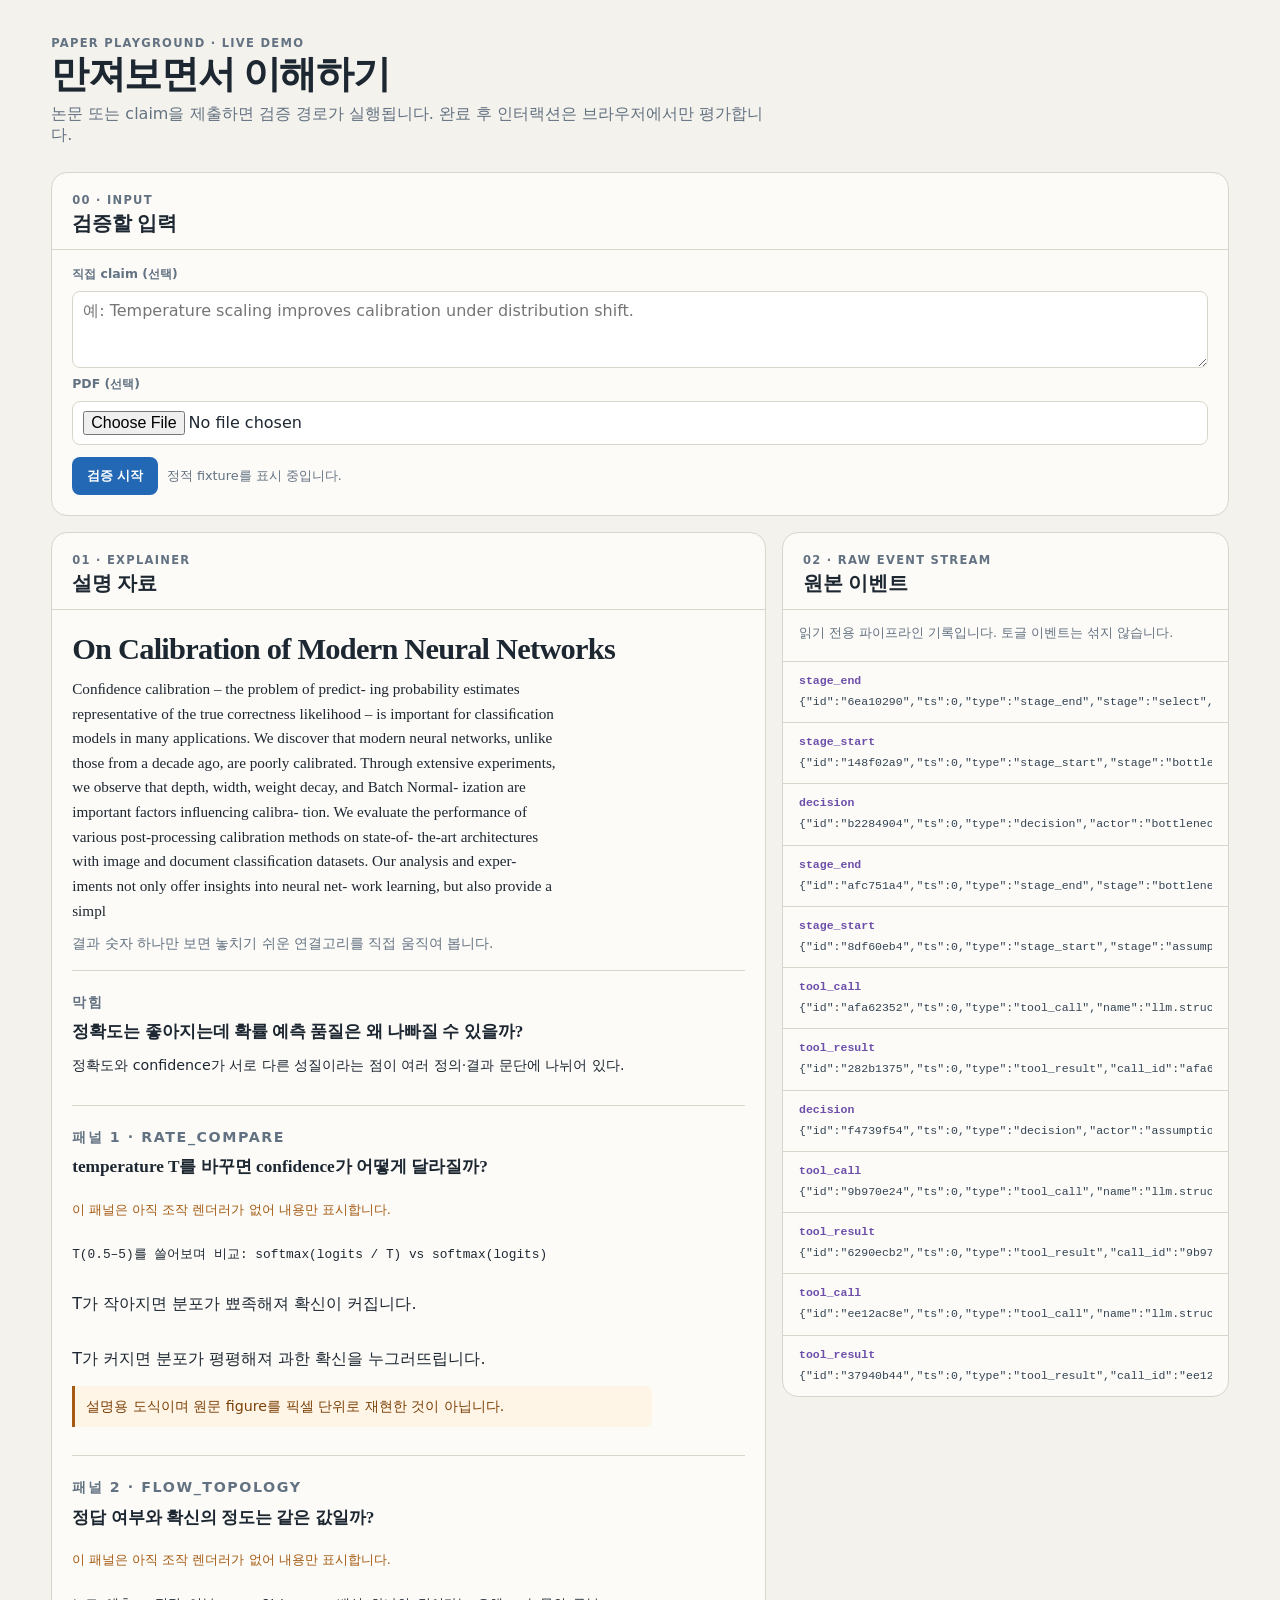
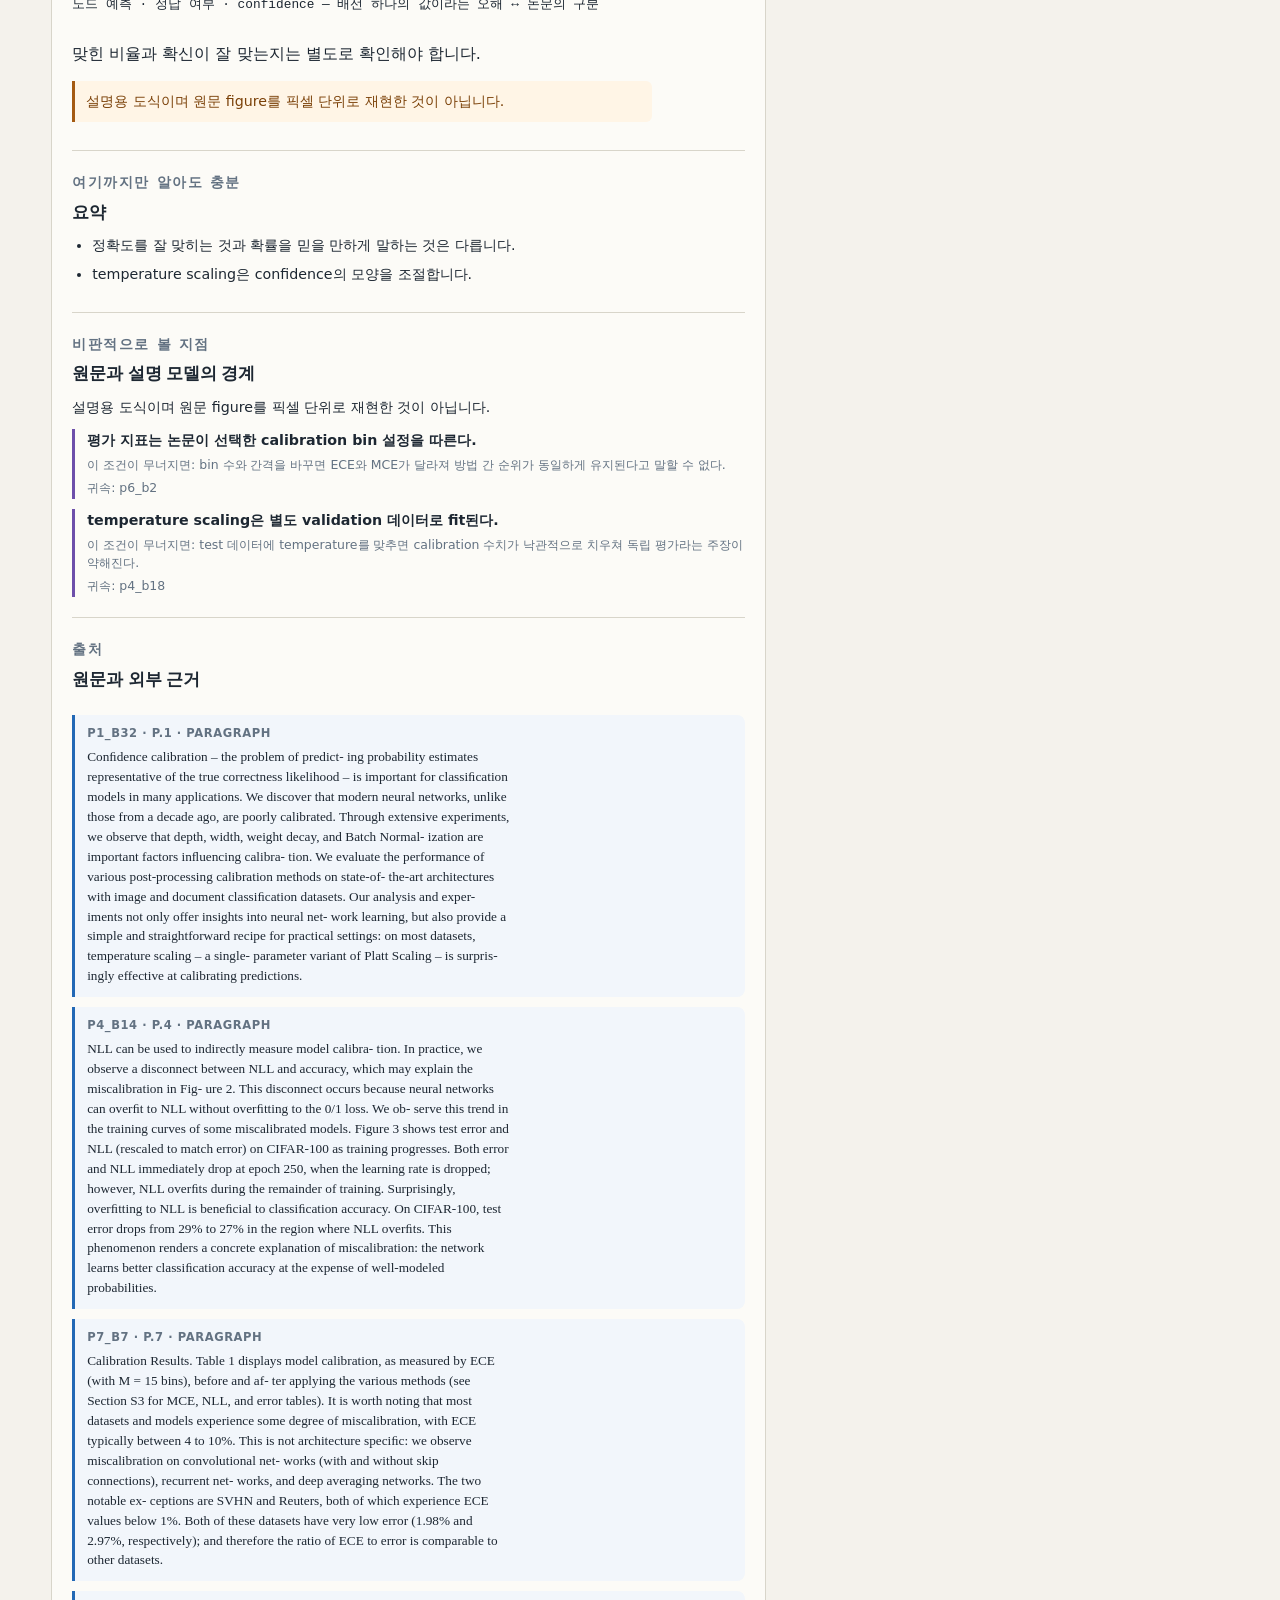
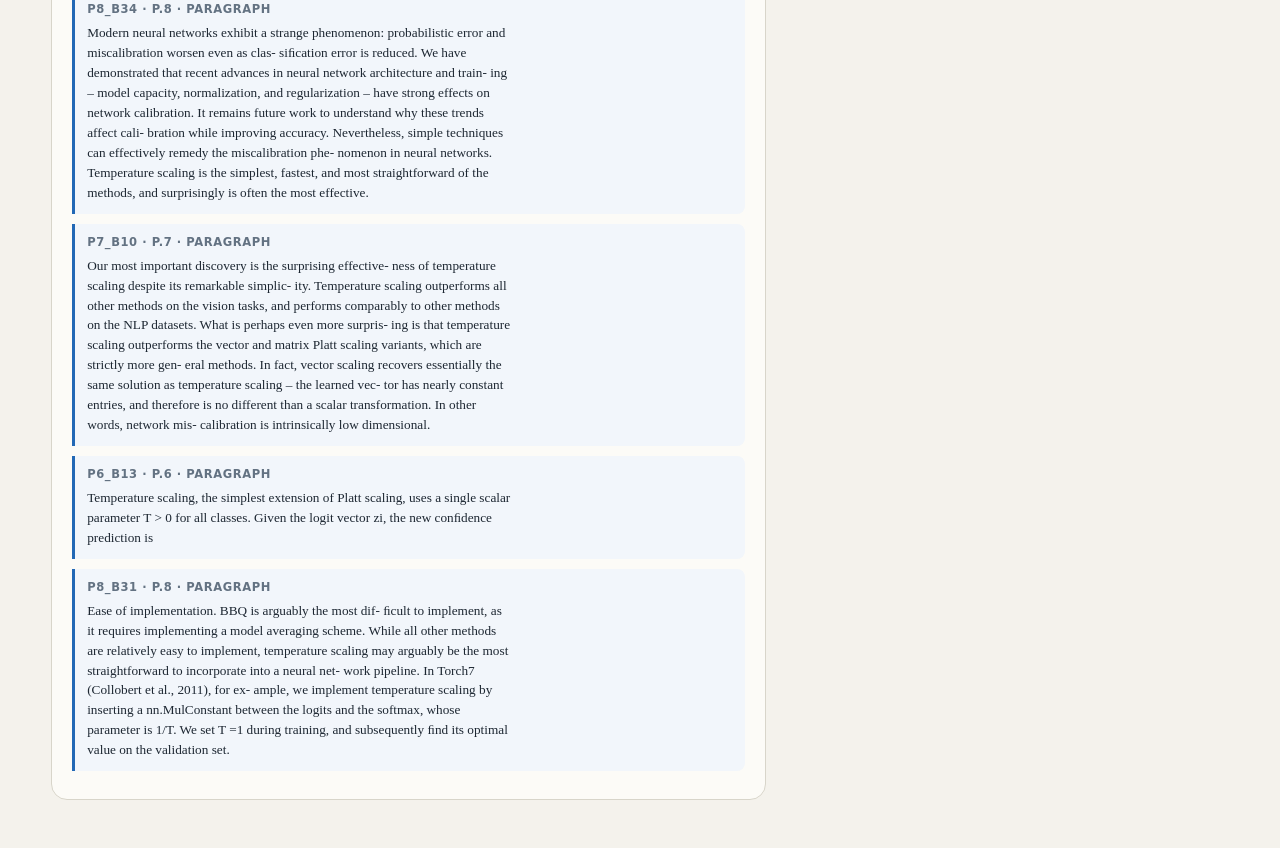
==== commit a4f3cf06: "merge: sync origin main while preserving local backend" ====
--- a/frontend/index.html
+++ b/frontend/index.html
@@ -46,7 +46,7 @@
             <p class="panel-kicker">02 · RAW EVENT STREAM</p>
             <h2 id="events-heading">원본 이벤트</h2>
           </div>
-          <p class="stream-note">읽기 전용 파이프라인 기록입니다. 토글 이벤트는 섞지 않습니다.</p>
+          <p id="connection-status" class="stream-note">읽기 전용 파이프라인 기록입니다. 토글 이벤트는 섞지 않습니다.</p>
           <ol id="event-stream" class="event-stream" aria-label="시간순 raw 이벤트"></ol>
         </section>
       </section>
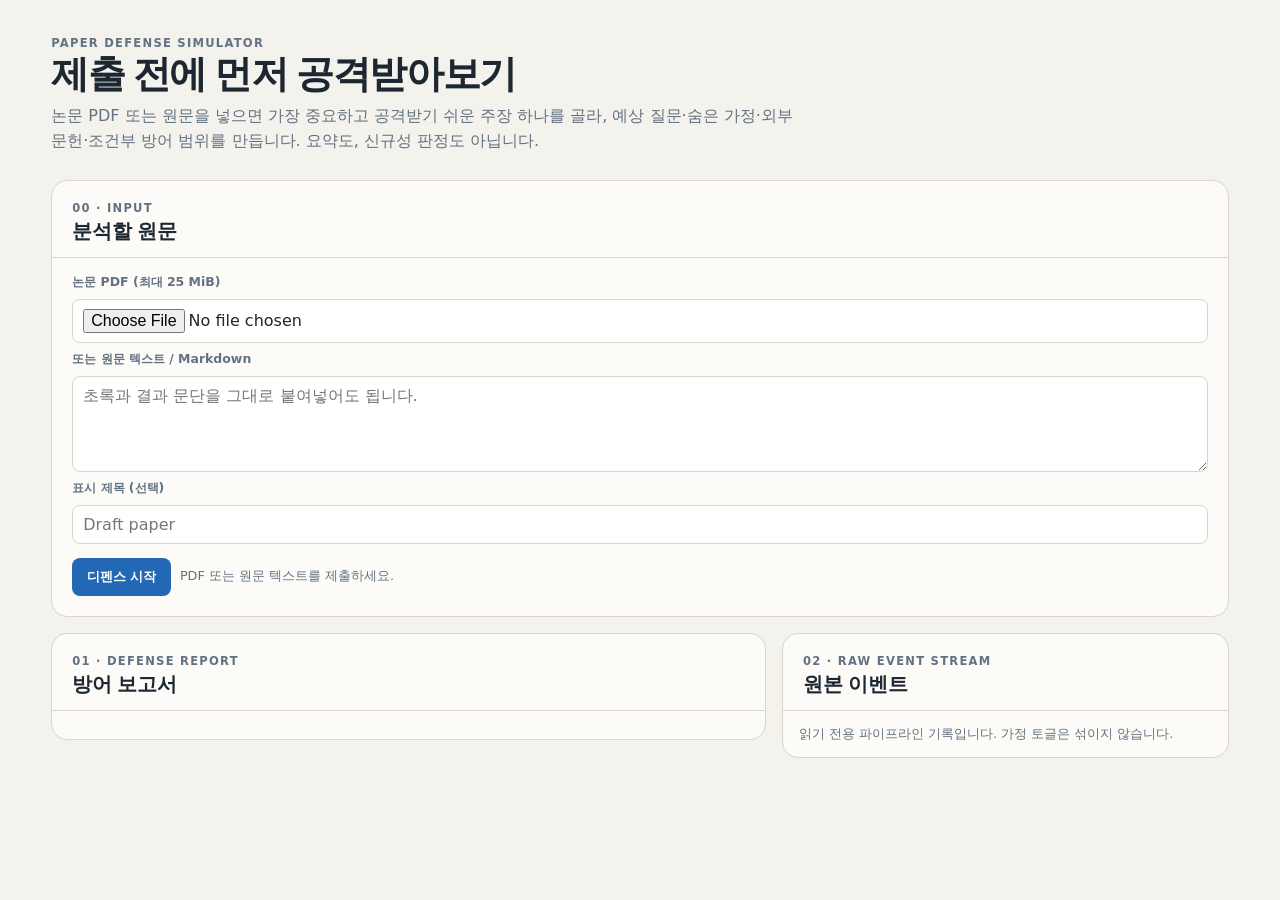
==== commit e0a6b7a9: "feat: rewrite the frontend against defense/1.0 The page rejected every live run: schemaSupported() o" ====
--- a/frontend/index.html
+++ b/frontend/index.html
@@ -3,42 +3,52 @@
   <head>
     <meta charset="utf-8" />
     <meta name="viewport" content="width=device-width, initial-scale=1" />
-    <meta name="description" content="논문의 병목 하나를 만져보며 이해하는 설명 자료" />
-    <title>Paper Playground</title>
+    <meta name="description" content="제출 전에 논문의 가장 공격받기 쉬운 주장 하나를 골라 방어 범위를 점검한다" />
+    <title>Paper Defense Simulator</title>
     <link rel="stylesheet" href="styles.css" />
   </head>
   <body>
     <main class="playground" aria-labelledby="page-title">
       <header class="page-header">
-        <p class="eyebrow">PAPER PLAYGROUND · LIVE DEMO</p>
-        <h1 id="page-title">만져보면서 이해하기</h1>
-        <p>논문 또는 claim을 제출하면 검증 경로가 실행됩니다. 완료 후 인터랙션은 브라우저에서만 평가합니다.</p>
+        <p class="eyebrow">PAPER DEFENSE SIMULATOR</p>
+        <h1 id="page-title">제출 전에 먼저 공격받아보기</h1>
+        <p>
+          논문 PDF 또는 원문을 넣으면 가장 중요하고 공격받기 쉬운 주장 하나를 골라,
+          예상 질문·숨은 가정·외부 문헌·조건부 방어 범위를 만듭니다.
+          요약도, 신규성 판정도 아닙니다.
+        </p>
       </header>
 
       <section class="run-panel" aria-labelledby="run-heading">
         <div class="panel-heading">
           <p class="panel-kicker">00 · INPUT</p>
-          <h2 id="run-heading">검증할 입력</h2>
+          <h2 id="run-heading">분석할 원문</h2>
         </div>
         <form id="run-form" class="run-form">
-          <label for="claim-input">직접 claim (선택)</label>
-          <textarea id="claim-input" name="claim_text" rows="3" placeholder="예: Temperature scaling improves calibration under distribution shift."></textarea>
-          <label for="pdf-input">PDF (선택)</label>
+          <label for="pdf-input">논문 PDF (최대 25 MiB)</label>
           <input id="pdf-input" name="pdf" type="file" accept="application/pdf" />
+
+          <label for="text-input">또는 원문 텍스트 / Markdown</label>
+          <textarea id="text-input" name="source_text" rows="4"
+            placeholder="초록과 결과 문단을 그대로 붙여넣어도 됩니다."></textarea>
+
+          <label for="title-input">표시 제목 (선택)</label>
+          <input id="title-input" name="source_title" type="text" placeholder="Draft paper" />
+
           <div class="run-actions">
-            <button id="run-button" type="submit">검증 시작</button>
-            <span id="run-status" role="status" aria-live="polite">정적 fixture를 표시 중입니다.</span>
+            <button id="run-button" type="submit">디펜스 시작</button>
+            <span id="run-status" role="status" aria-live="polite"></span>
           </div>
         </form>
       </section>
 
-      <section class="workspace" aria-label="Paper Playground 작업 영역">
-        <section class="panel explainer-panel" aria-labelledby="explainer-heading">
+      <section class="workspace" aria-label="디펜스 작업 영역">
+        <section class="panel report-panel" aria-labelledby="report-heading">
           <div class="panel-heading">
-            <p class="panel-kicker">01 · EXPLAINER</p>
-            <h2 id="explainer-heading">설명 자료</h2>
+            <p class="panel-kicker">01 · DEFENSE REPORT</p>
+            <h2 id="report-heading">방어 보고서</h2>
           </div>
-          <div id="explainer" class="explainer"></div>
+          <div id="report" class="report"></div>
         </section>
 
         <section class="panel events-panel" aria-labelledby="events-heading">
@@ -46,13 +56,14 @@
             <p class="panel-kicker">02 · RAW EVENT STREAM</p>
             <h2 id="events-heading">원본 이벤트</h2>
           </div>
-          <p id="connection-status" class="stream-note">읽기 전용 파이프라인 기록입니다. 토글 이벤트는 섞지 않습니다.</p>
+          <p class="stream-note">읽기 전용 파이프라인 기록입니다. 가정 토글은 섞이지 않습니다.</p>
           <ol id="event-stream" class="event-stream" aria-label="시간순 raw 이벤트"></ol>
+          <div id="audit" class="audit-slot"></div>
         </section>
       </section>
     </main>
 
-    <script src="data.js"></script>
+    <script src="report.js"></script>
     <script src="app.js"></script>
   </body>
 </html>
--- a/frontend/styles.css
+++ b/frontend/styles.css
@@ -18,9 +18,9 @@
 body { margin: 0; min-width: 320px; }
 
 .playground { max-width: 1720px; margin: 0 auto; padding: 36px clamp(18px, 4vw, 64px) 48px; }
-.page-header { margin-bottom: 26px; max-width: 720px; }
+.page-header { margin-bottom: 26px; max-width: 760px; }
 .page-header h1 { margin: 3px 0 8px; font: 700 clamp(1.75rem, 3vw, 2.75rem)/1.12 Georgia, serif; letter-spacing: -0.035em; }
-.page-header p:last-child { color: var(--muted); margin: 0; }
+.page-header p:last-child { color: var(--muted); margin: 0; line-height: 1.55; }
 .eyebrow, .panel-kicker { color: var(--muted); font-size: .72rem; font-weight: 800; letter-spacing: .11em; margin: 0; }
 
 .workspace { display: grid; grid-template-columns: minmax(360px, 1.6fr) minmax(300px, 1fr); gap: 16px; align-items: start; }
@@ -30,89 +30,150 @@
 .run-panel { background: var(--panel); border: 1px solid var(--line); border-radius: 16px; margin-bottom: 16px; overflow: hidden; }
 .run-form { display: grid; gap: 8px; padding: 16px 20px 20px; }
 .run-form label { color: var(--muted); font-size: .78rem; font-weight: 750; }
-.run-form textarea, .run-form input[type="file"], .run-form select { border: 1px solid var(--line); border-radius: 8px; background: white; color: var(--ink); font: inherit; padding: 9px 10px; }
-.run-form textarea { resize: vertical; min-height: 68px; }
-.run-actions { align-items: center; display: flex; flex-wrap: wrap; gap: 9px; margin-top: 4px; }
-.run-actions label { margin-left: auto; }
+.run-form textarea, .run-form input { border: 1px solid var(--line); border-radius: 8px; background: white; color: var(--ink); font: inherit; padding: 9px 10px; }
+.run-form textarea { resize: vertical; min-height: 72px; }
+.run-actions { align-items: center; display: flex; flex-wrap: wrap; gap: 9px; margin-top: 6px; }
 .run-actions button { background: var(--blue); border: 0; border-radius: 8px; color: white; cursor: pointer; font-weight: 750; padding: 10px 15px; }
 .run-actions button:disabled { cursor: wait; opacity: .55; }
 #run-status { color: var(--muted); font-size: .8rem; }
-.evidence-list, .assumption-list { display: grid; gap: 10px; padding: 14px 0 0; }
-.assumption-head, .status-line { display: flex; align-items: center; justify-content: space-between; gap: 10px; }
-.assumption-kind, .evidence-meta, .status-label { color: var(--muted); font-size: .72rem; font-weight: 750; letter-spacing: .05em; text-transform: uppercase; }
 
-/* ---- explainer sections ---- */
-.explainer { padding: 4px 20px 24px; }
-.exp-head { border-bottom: 1px solid var(--line); padding: 18px 0 16px; }
-.exp-title { font: 700 clamp(1.3rem, 2.4vw, 1.9rem)/1.15 Georgia, serif; letter-spacing: -.025em; margin: 0 0 10px; }
-.exp-thesis { font: .95rem/1.62 Georgia, serif; margin: 0 0 10px; max-width: 64ch; }
-.exp-hook { color: var(--muted); font-size: .85rem; line-height: 1.5; margin: 0; }
-.exp-section { border-bottom: 1px solid var(--line); padding: 20px 0; }
-.exp-section:last-child { border-bottom: 0; padding-bottom: 4px; }
-.exp-kicker { color: var(--muted); font-size: .7rem; font-weight: 800; letter-spacing: .11em; margin: 0 0 6px; text-transform: uppercase; }
-.exp-heading { font: 700 1.08rem/1.3 Georgia, serif; margin: 0 0 10px; }
-.exp-section > p { font-size: .89rem; line-height: 1.6; margin: 0 0 8px; max-width: 64ch; }
-.exp-list { margin: 0; padding-left: 20px; }
-.exp-list li { font-size: .89rem; line-height: 1.6; margin-bottom: 6px; }
-.panel-body { display: grid; gap: 2px; }
-.panel-note { color: var(--amber); font-size: .8rem; }
-.panel-model { font-family: ui-monospace, SFMono-Regular, Menlo, monospace; font-size: .8rem; }
-.panel-refs, .panel-foot { color: var(--muted); font-size: .78rem; overflow-wrap: anywhere; }
-.panel-notice { background: #fff5e6; border-left: 3px solid var(--amber); border-radius: 0 6px 6px 0; color: #7b4108; font-size: .8rem; line-height: 1.5; margin: 10px 0 0; padding: 9px 11px; }
-.condition { border-left: 3px solid var(--violet); display: grid; gap: 5px; margin-top: 10px; padding: 2px 0 2px 12px; }
-.condition strong { font-size: .89rem; line-height: 1.4; }
-.condition small { color: var(--muted); font-size: .78rem; line-height: 1.45; }
-.evidence-card { background: #f2f6fb; border-left: 3px solid var(--blue); padding: 11px 12px; border-radius: 0 8px 8px 0; }
-.evidence-card p { font: .83rem/1.5 Georgia, serif; margin: 7px 0 0; }
-.evidence-link { color: var(--blue); font-weight: 750; overflow-wrap: anywhere; }
+/* ---- report shell ---- */
+.report { padding: 4px 20px 24px; }
+.rep-head { border-bottom: 1px solid var(--line); padding: 18px 0 16px; }
+.rep-eyebrow { color: var(--muted); font-size: .8rem; margin: 0 0 6px; }
+.rep-title { font: 700 clamp(1.3rem, 2.4vw, 1.9rem)/1.15 Georgia, serif; letter-spacing: -.025em; margin: 0; }
+.rep-partial { background: #fff5e6; border-left: 3px solid var(--amber); border-radius: 0 6px 6px 0; color: #7b4108; font-size: .84rem; line-height: 1.5; margin: 12px 0 0; padding: 9px 11px; }
+.rep-section { border-bottom: 1px solid var(--line); padding: 22px 0; }
+.rep-section:last-child { border-bottom: 0; padding-bottom: 4px; }
+.rep-section-head { margin-bottom: 12px; }
+.rep-kicker { color: var(--muted); font-size: .7rem; font-weight: 800; letter-spacing: .11em; margin: 0 0 6px; text-transform: uppercase; }
+.rep-heading { font: 700 1.08rem/1.3 Georgia, serif; margin: 0; }
+.rep-why, .rep-note { color: var(--muted); font-size: .85rem; line-height: 1.55; margin: 0 0 10px; max-width: 68ch; }
+.rep-empty { color: var(--muted); font-size: .86rem; line-height: 1.55; margin: 0; max-width: 68ch; }
 
-.status-card { margin: 12px 0; padding: 16px; border: 1px solid; border-radius: 12px; transition: border-color .15s, background .15s; }
-.status-strong { border-color: var(--green); background: #eaf7f1; }
-.status-conditional { border-color: var(--amber); background: #fff5e6; }
-.status-weak { border-color: var(--red); background: #fff0ee; }
-.status-unsafe { border-color: var(--red); background: #fff0ee; overflow-wrap: anywhere; }
-.status-badge { text-transform: uppercase; letter-spacing: .06em; font-size: .78rem; padding: 5px 8px; border: 1px solid currentColor; border-radius: 999px; }
-.status-summary { font: 600 .92rem/1.4 Georgia, serif; margin: 12px 0 0; }
-.status-reasons { display: grid; gap: 8px; margin-top: 12px; }
-.reason { border-top: 1px solid color-mix(in srgb, currentColor 22%, transparent); padding-top: 9px; }
-.reason p { font-size: .84rem; line-height: 1.45; margin: 0 0 5px; }
-.reason small { color: var(--muted); }
+.badge { border-radius: 999px; font-size: .68rem; font-weight: 750; padding: 3px 7px; white-space: nowrap; background: #eef0f2; color: var(--muted); }
+.type-tag { background: #f0eaff; color: #543989; }
+.origin-tag { background: #e7f1ff; color: #174e8b; }
+.necessary-tag { background: #fff0ee; color: var(--red); }
+.confidence-tag { background: #eaf7f1; color: var(--green); }
+.basis-tag { background: #fff0d9; color: #7b4108; }
+.severity-tag { background: #eef0f2; color: var(--muted); }
+.severity-high > .severity-tag { background: #fff0ee; color: var(--red); }
+.severity-medium > .severity-tag { background: #fff0d9; color: #7b4108; }
 
-.assumption { border: 1px solid var(--line); border-left-width: 4px; border-radius: 10px; background: white; }
-.assumption.source-paper_explicit { border-left-color: var(--blue); }
-.assumption.source-paper_implicit { border-left-color: var(--amber); }
-.assumption.source-pedagogical { border-left-color: var(--violet); }
-.assumption.source-unknown { border-left-color: var(--muted); }
-.assumption input { position: absolute; opacity: 0; }
-.assumption label { align-items: flex-start; cursor: pointer; display: flex; gap: 12px; padding: 13px; }
-.toggle-ui { flex: 0 0 38px; height: 22px; border-radius: 999px; background: #a9b2bc; margin-top: 2px; position: relative; transition: background .15s; }
-.toggle-ui::after { background: white; border-radius: 50%; content: ""; height: 16px; left: 3px; position: absolute; top: 3px; transition: transform .15s; width: 16px; }
-.assumption input:checked + label .toggle-ui { background: var(--green); }
-.assumption input:checked + label .toggle-ui::after { transform: translateX(16px); }
-.assumption input:focus-visible + label { outline: 3px solid #7ab8ff; outline-offset: 2px; border-radius: 8px; }
-.assumption-copy { display: grid; gap: 7px; }
-.assumption-copy strong { font-size: .9rem; line-height: 1.38; }
-.assumption-copy small { color: var(--muted); font-size: .78rem; line-height: 1.45; }
-.assumption-map-copy { display: grid; gap: 7px; padding: 13px; }
-.assumption-map-copy strong { font-size: .9rem; line-height: 1.38; }
-.assumption-map-copy small, .evidence-url { color: var(--muted); font-size: .78rem; line-height: 1.45; overflow-wrap: anywhere; }
-.assumption.is-readonly { background: #f8f7f2; }
-.source-tag { border-radius: 999px; font-size: .68rem; font-weight: 750; padding: 3px 6px; white-space: nowrap; }
-.source-tag.source-paper_explicit { color: #174e8b; background: #e7f1ff; }
-.source-tag.source-paper_implicit { color: #7b4108; background: #fff0d9; }
-.source-tag.source-pedagogical { color: #543989; background: #f0eaff; }
-.source-tag.source-unknown { color: var(--muted); background: #eef0f2; }
-.external-evidence { border-left-color: var(--violet); display: grid; gap: 7px; }
-.external-evidence p { margin: 0; }
-.map-empty { color: var(--muted); font-size: .82rem; margin: 0; padding: 8px 2px; }
-.evidence-card p { max-width: 64ch; }
+/* ---- 01 target claim ---- */
+.target-claim { border-left: 4px solid var(--blue); font: 600 1rem/1.55 Georgia, serif; margin: 0 0 12px; padding: 4px 0 4px 14px; max-width: 68ch; }
+.score-row { display: flex; flex-wrap: wrap; gap: 6px 18px; margin: 0 0 12px; }
+.score-row dt { color: var(--muted); font-size: .72rem; font-weight: 750; letter-spacing: .04em; text-transform: uppercase; }
+.score-row dd { font-family: ui-monospace, SFMono-Regular, Menlo, monospace; font-size: .82rem; margin: 0 12px 0 0; }
 
+/* ---- source quotes ---- */
+.quote-set { margin-top: 10px; }
+.quote-set > summary { color: var(--blue); cursor: pointer; font-size: .78rem; font-weight: 750; }
+.quote-list { display: grid; gap: 8px; margin-top: 10px; }
+.quote { background: #f2f6fb; border-left: 3px solid var(--blue); border-radius: 0 8px 8px 0; padding: 10px 12px; }
+.quote p { font: .83rem/1.55 Georgia, serif; margin: 6px 0 0; max-width: 68ch; }
+.quote-meta { color: var(--muted); font-size: .72rem; font-weight: 750; letter-spacing: .04em; text-transform: uppercase; }
+.quote-missing { background: #fff0ee; border-left-color: var(--red); }
+
+/* ---- 02-04 ---- */
+.weak-point { border-left: 4px solid var(--red); font: .93rem/1.6 Georgia, serif; margin: 0; padding: 4px 0 4px 14px; max-width: 68ch; }
+.attack { background: white; border: 1px solid var(--line); border-left-width: 4px; border-left-color: var(--muted); border-radius: 10px; margin-bottom: 10px; padding: 13px; }
+.attack.severity-high { border-left-color: var(--red); }
+.attack.severity-medium { border-left-color: var(--amber); }
+.attack-head { align-items: center; display: flex; flex-wrap: wrap; gap: 6px; margin-bottom: 9px; }
+.attack-links { color: var(--muted); font-size: .72rem; margin-left: auto; }
+.attack-question { font-size: .91rem; line-height: 1.55; margin: 0 0 6px; max-width: 68ch; }
+.attack small { color: var(--muted); font-size: .79rem; line-height: 1.5; }
+
+.assumption { background: white; border: 1px solid var(--line); border-left-width: 4px; border-radius: 10px; margin-bottom: 10px; padding: 13px; }
+.assumption.origin-paper_explicit { border-left-color: var(--blue); }
+.assumption.origin-paper_implicit { border-left-color: var(--amber); }
+.assumption.origin-analyst_inferred { border-left-color: var(--violet); }
+.assumption-head { align-items: center; display: flex; flex-wrap: wrap; gap: 6px; margin-bottom: 9px; }
+.assumption-id { font-family: ui-monospace, SFMono-Regular, Menlo, monospace; font-size: .82rem; }
+.assumption > p { font-size: .89rem; line-height: 1.55; margin: 0 0 6px; max-width: 68ch; }
+.assumption-fail { color: var(--muted); display: block; font-size: .79rem; line-height: 1.5; }
+
+/* ---- 05 evidence ---- */
+.evidence-group { margin-bottom: 18px; }
+.evidence-group-head { border-bottom: 1px solid var(--line); margin-bottom: 10px; padding-bottom: 6px; }
+.evidence-group-head h4 { font: 700 .92rem/1.3 Georgia, serif; margin: 0 0 3px; }
+.evidence-group-head small { color: var(--muted); font-size: .76rem; }
+.evidence { background: #f2f6fb; border-left: 3px solid var(--blue); border-radius: 0 8px 8px 0; margin-bottom: 8px; padding: 11px 12px; }
+.relation-qualifies { background: #fff8ec; border-left-color: var(--amber); }
+.relation-challenges { background: #fff0ee; border-left-color: var(--red); }
+/* Zero hits and failed searches are not evidence. Grey, never a positive hue. */
+.relation-unresolved { background: #f1f2f3; border-left-color: var(--muted); }
+.evidence-head { align-items: baseline; display: flex; flex-wrap: wrap; gap: 8px; }
+.evidence-title { color: var(--blue); font-size: .86rem; font-weight: 750; overflow-wrap: anywhere; }
+.evidence-summary, .evidence-rationale { font: .82rem/1.55 Georgia, serif; margin: 7px 0 0; max-width: 68ch; }
+.evidence-rationale { color: var(--muted); }
+.chunk-set { margin-top: 8px; }
+.chunk-set > summary { color: var(--blue); cursor: pointer; font-size: .77rem; font-weight: 750; }
+.chunk-list { display: grid; gap: 7px; margin-top: 8px; }
+.chunk { background: white; border: 1px solid var(--line); border-radius: 8px; padding: 9px 10px; }
+.chunk p { font: .79rem/1.55 ui-monospace, SFMono-Regular, Menlo, monospace; margin: 5px 0 0; max-width: 78ch; white-space: pre-wrap; }
+.chunk-meta { color: var(--muted); font-size: .7rem; font-weight: 750; text-transform: uppercase; }
+.chunk-empty { color: var(--muted); font-size: .78rem; margin: 7px 0 0; }
+
+/* ---- 06 scope ---- */
+.scope { border: 1px solid var(--green); background: #eaf7f1; border-radius: 12px; padding: 16px; }
+.scope-head { display: flex; flex-wrap: wrap; gap: 6px; margin-bottom: 10px; }
+.scope-warning { background: #fff0d9; border-radius: 6px; color: #7b4108; font-size: .8rem; line-height: 1.5; margin: 0 0 10px; padding: 8px 10px; }
+.scope-statement { font: 600 .96rem/1.62 Georgia, serif; margin: 0; max-width: 68ch; }
+.scope-block { margin-top: 14px; }
+.scope-block h4 { font: 700 .8rem/1.3 Inter, sans-serif; letter-spacing: .04em; margin: 0 0 6px; text-transform: uppercase; color: var(--muted); }
+.scope-block ul { margin: 0; padding-left: 20px; }
+.scope-block li { font-size: .85rem; line-height: 1.55; margin-bottom: 4px; max-width: 68ch; }
+.scope-excluded li { color: var(--red); }
+.scope-evidence { color: var(--muted); display: block; font-size: .76rem; margin-top: 10px; }
+.scope-withheld { border: 1px dashed var(--amber); border-radius: 12px; display: grid; gap: 6px; padding: 16px; background: #fff8ec; }
+.scope-withheld p { font-size: .89rem; line-height: 1.5; margin: 0; }
+.scope-withheld small { color: #7b4108; font-size: .78rem; line-height: 1.5; }
+
+/* ---- 07 assumption impacts ---- */
+.impact-choices { display: grid; gap: 8px; }
+.impact-choice { background: white; border: 1px solid var(--line); border-radius: 10px; }
+.impact-choice input { position: absolute; opacity: 0; }
+.impact-choice label { align-items: flex-start; cursor: pointer; display: grid; gap: 4px; padding: 11px 13px; }
+.impact-choice-title { font-size: .87rem; font-weight: 700; }
+.impact-choice small { color: var(--muted); font-size: .78rem; line-height: 1.45; }
+.impact-choice:has(input:checked) { border-color: var(--blue); box-shadow: inset 3px 0 0 var(--blue); }
+.impact-choice:has(input:focus-visible) { outline: 3px solid #7ab8ff; outline-offset: 2px; }
+.impact-output { border: 1px solid; border-radius: 12px; margin-top: 14px; padding: 16px; }
+.impact-holds { border-color: var(--green); background: #eaf7f1; }
+.impact-narrows { border-color: var(--amber); background: #fff5e6; }
+.impact-unsupported { border-color: var(--red); background: #fff0ee; }
+.impact-status { align-items: center; display: flex; gap: 10px; justify-content: space-between; }
+.impact-label { color: var(--muted); font-size: .72rem; font-weight: 750; letter-spacing: .05em; text-transform: uppercase; }
+.impact-badge { border: 1px solid currentColor; border-radius: 999px; font-size: .78rem; letter-spacing: .04em; padding: 5px 10px; }
+.impact-note { font-size: .82rem; line-height: 1.5; margin: 10px 0 0; }
+.impact-scope { font: 600 .9rem/1.6 Georgia, serif; margin: 10px 0 0; max-width: 68ch; }
+.impact-because { color: var(--muted); display: block; font-size: .79rem; line-height: 1.5; margin-top: 8px; }
+
+/* ---- 08 limitations, refusal ---- */
+.limitations { margin: 0; padding-left: 20px; }
+.limitations li { font-size: .85rem; line-height: 1.6; margin-bottom: 6px; max-width: 68ch; }
+.refusal { border: 1px solid var(--red); background: #fff0ee; border-radius: 12px; display: grid; gap: 8px; margin: 20px 0; padding: 20px; }
+.refusal h2 { font: 700 1.15rem/1.25 Georgia, serif; margin: 0; }
+.refusal p { font-size: .9rem; line-height: 1.55; margin: 0; }
+.refusal small { color: var(--muted); font-family: ui-monospace, SFMono-Regular, Menlo, monospace; font-size: .76rem; }
+
+/* ---- raw events and audit ---- */
 .stream-note { color: var(--muted); font-size: .79rem; line-height: 1.45; margin: 14px 16px; }
-.event-stream { counter-reset: event; display: grid; gap: 0; list-style: none; margin: 0; max-height: 740px; overflow: auto; padding: 0; }
+.event-stream { display: grid; gap: 0; list-style: none; margin: 0; max-height: 620px; overflow: auto; padding: 0; }
 .event { border-top: 1px solid var(--line); display: grid; gap: 6px; padding: 12px 16px; }
 .event-type { color: var(--violet); font-family: ui-monospace, SFMono-Regular, Menlo, monospace; font-size: .72rem; font-weight: 700; }
 .event code { color: #334353; display: block; font: .72rem/1.5 ui-monospace, SFMono-Regular, Menlo, monospace; overflow-x: auto; white-space: pre; }
+.event-error { background: #fff0ee; }
+.audit-slot:not(:empty) { border-top: 1px solid var(--line); padding: 14px 16px; }
+.audit > summary { color: var(--muted); cursor: pointer; font-size: .78rem; font-weight: 750; }
+.audit-run { display: grid; grid-template-columns: max-content 1fr; gap: 4px 12px; margin: 12px 0; }
+.audit-run dt { color: var(--muted); font-size: .72rem; font-weight: 750; }
+.audit-run dd { font-family: ui-monospace, SFMono-Regular, Menlo, monospace; font-size: .74rem; margin: 0; overflow-wrap: anywhere; }
+.audit-json { background: white; border: 1px solid var(--line); border-radius: 8px; font: .7rem/1.5 ui-monospace, SFMono-Regular, Menlo, monospace; margin: 0; max-height: 320px; overflow: auto; padding: 10px; }
 
 @media (max-width: 1020px) { .workspace { grid-template-columns: 1fr; } .event-stream { max-height: 380px; } }
-@media (max-width: 680px) { .playground { padding: 24px 14px 32px; } .panel-heading { padding: 17px 16px 13px; } .explainer { padding: 4px 16px 20px; } }
+@media (max-width: 680px) { .playground { padding: 24px 14px 32px; } .panel-heading { padding: 17px 16px 13px; } .report { padding: 4px 16px 20px; } }
 @media (prefers-reduced-motion: reduce) { *, *::before, *::after { transition-duration: 0s !important; } }
